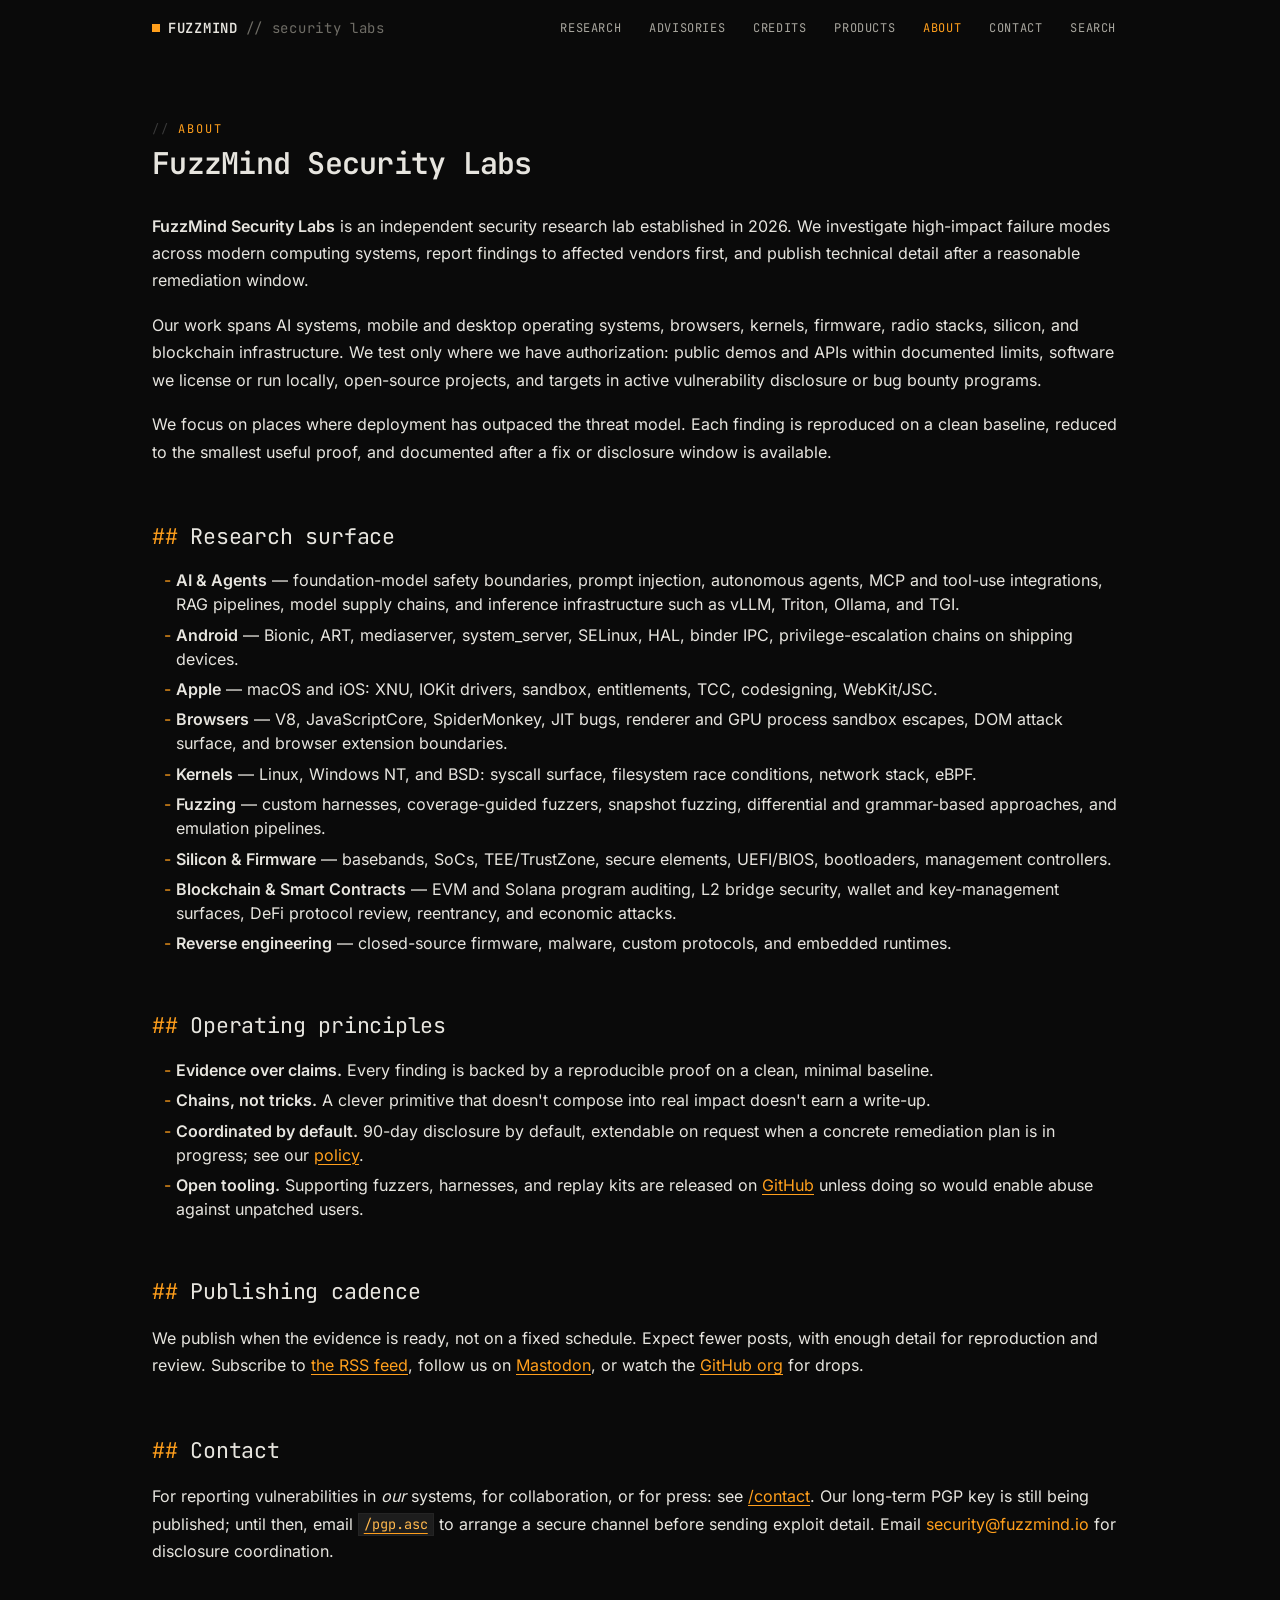
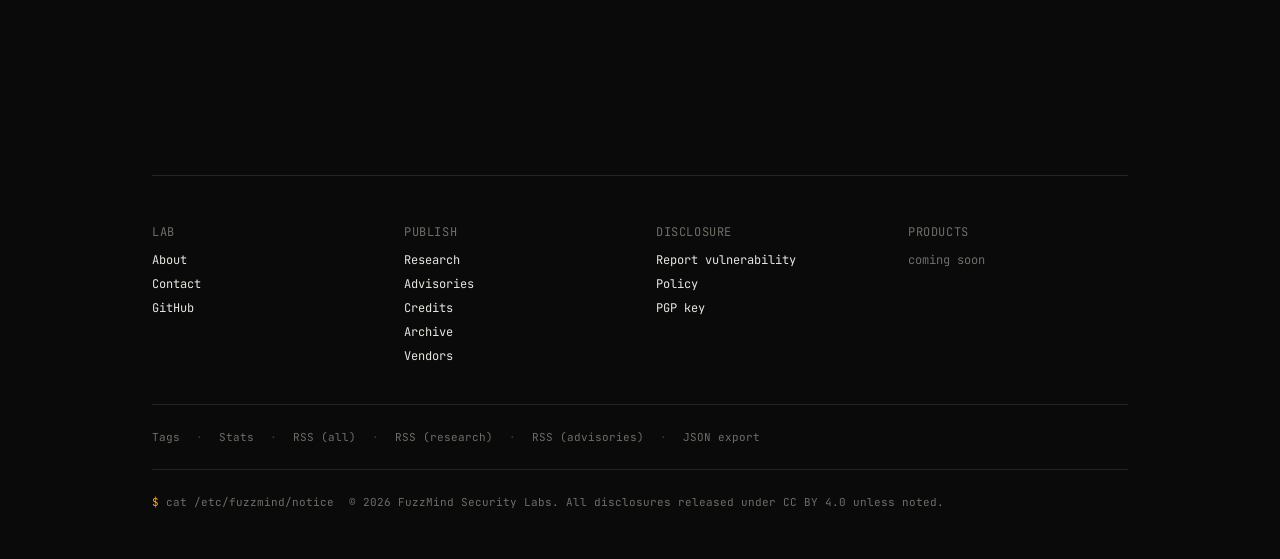
==== about/index.html @ e94fbfd5 "deploy: update site (source commit 95b1acb)" ====
<!DOCTYPE html><html lang="en"> <head><meta charset="utf-8"><meta name="viewport" content="width=device-width, initial-scale=1"><meta name="generator" content="Astro v6.3.1"><title>About // FuzzMind</title><meta name="description" content="About FuzzMind Security Labs, an independent security research lab operating under coordinated disclosure."><link rel="canonical" href="https://fuzzmind.io/about"><meta name="darkreader-lock"><link rel="icon" href="/favicon.svg?v=20260505" type="image/svg+xml"><link rel="icon" href="/favicon.ico?v=20260505" sizes="32x32"><link rel="apple-touch-icon" href="/apple-touch-icon.png?v=20260505" sizes="180x180"><link rel="alternate" type="application/rss+xml" title="FuzzMind Feed" href="/rss.xml"><link rel="sitemap" href="/sitemap-index.xml"><meta property="og:site_name" content="FuzzMind Security Labs"><meta property="og:type" content="website"><meta property="og:url" content="https://fuzzmind.io/about"><meta property="og:title" content="About // FuzzMind"><meta property="og:description" content="About FuzzMind Security Labs, an independent security research lab operating under coordinated disclosure."><meta property="og:image" content="https://fuzzmind.io/og/default.png"><meta property="og:image:width" content="1200"><meta property="og:image:height" content="630"><meta name="twitter:card" content="summary_large_image"><meta name="twitter:title" content="About // FuzzMind"><meta name="twitter:description" content="About FuzzMind Security Labs, an independent security research lab operating under coordinated disclosure."><meta name="twitter:image" content="https://fuzzmind.io/og/default.png"><script type="application/ld+json">[{"@context":"https://schema.org","@type":"Organization","name":"FuzzMind Security Labs","url":"https://fuzzmind.io","logo":"https://fuzzmind.io/favicon.svg","sameAs":["https://github.com/fuzzmind","https://twitter.com/fuzzmindlabs","https://infosec.exchange/@fuzzmind"]}]</script><meta name="theme-color" content="#0a0a0a"><meta name="astro-view-transitions-enabled" content="true"><meta name="astro-view-transitions-fallback" content="animate"><script type="module" src="/_astro/ClientRouter.astro_astro_type_script_index_0_lang.BXlx6Qaq.js"></script><link rel="stylesheet" href="/_astro/Base.C2GXAT0G.css"><script type="module" src="/_astro/page.DZYIYqmg.js"></script></head> <body class="bg-ink text-bone"> <a href="#main" class="sr-only focus:not-sr-only fixed top-2 left-2 z-50 bg-amber text-ink px-3 py-1 mono text-xs"> skip to content </a> <div id="read-progress"></div> <header id="site-header" class="border-b border-ink-300 bg-ink/90 backdrop-blur sticky top-0 z-50 transition-all duration-300 ease-in-out data-[scrolled=false]:bg-transparent data-[scrolled=false]:border-transparent data-[scrolled=false]:backdrop-blur-none"> <div class="mx-auto max-w-5xl px-4 sm:px-6 h-14 flex items-center justify-between gap-2"> <a href="/" data-astro-reload class="group flex items-center gap-2 mono text-sm tracking-wider shrink-0" aria-label="FuzzMind home"> <span class="inline-block size-2 bg-amber group-hover:bg-amber-bright transition-colors group-hover:animate-pulse"></span> <span class="font-semibold group-hover:text-amber transition-colors group-hover:animate-glitch">FUZZMIND</span> <span class="text-bone-muted hidden md:inline group-hover:text-bone-dim transition-colors">// security labs</span> </a>  <nav class="hidden sm:flex items-center gap-0 sm:gap-1"> <a href="/research" data-astro-reload class="mono text-[11px] sm:text-xs uppercase tracking-wider px-2 sm:px-3 py-1.5 hover:text-amber transition-colors text-bone-dim"> Research </a><a href="/advisories" data-astro-reload class="mono text-[11px] sm:text-xs uppercase tracking-wider px-2 sm:px-3 py-1.5 hover:text-amber transition-colors text-bone-dim"> Advisories </a><a href="/credits" data-astro-reload class="mono text-[11px] sm:text-xs uppercase tracking-wider px-2 sm:px-3 py-1.5 hover:text-amber transition-colors text-bone-dim"> Credits </a><a href="/products" data-astro-reload class="mono text-[11px] sm:text-xs uppercase tracking-wider px-2 sm:px-3 py-1.5 hover:text-amber transition-colors text-bone-dim"> Products </a><a href="/about" data-astro-reload class="mono text-[11px] sm:text-xs uppercase tracking-wider px-2 sm:px-3 py-1.5 hover:text-amber transition-colors text-amber" aria-current="page"> About </a><a href="/contact" data-astro-reload class="mono text-[11px] sm:text-xs uppercase tracking-wider px-2 sm:px-3 py-1.5 hover:text-amber transition-colors text-bone-dim"> Contact </a> <a href="/search" data-astro-reload class="mono text-[11px] sm:text-xs uppercase tracking-wider px-2 sm:px-3 py-1.5 hover:text-amber transition-colors text-bone-dim"> Search </a> </nav>  <button id="mobile-menu-toggle" type="button" class="sm:hidden flex items-center justify-center size-9 -mr-1 text-bone-dim hover:text-amber" aria-label="Open menu" aria-expanded="false" aria-controls="mobile-menu" data-menu-open-label="Open menu" data-menu-close-label="Close menu"> <svg class="size-6" viewBox="0 0 24 24" fill="none" stroke="currentColor" stroke-width="1.75" stroke-linecap="square" aria-hidden="true"> <line data-hb="1" x1="4" y1="7" x2="20" y2="7"></line> <line data-hb="2" x1="4" y1="12" x2="20" y2="12"></line> <line data-hb="3" x1="4" y1="17" x2="20" y2="17"></line> </svg> </button> </div>  <div id="mobile-menu" class="sm:hidden absolute w-full left-0 border-t border-ink-300 bg-ink/95 backdrop-blur transition-all duration-300 ease-[cubic-bezier(0.16,1,0.3,1)] opacity-0 -translate-y-2 pointer-events-none shadow-2xl" aria-hidden="true"> <nav class="mx-auto max-w-5xl px-4 py-2 flex flex-col mono text-sm"> <a href="/research" data-astro-reload class="px-2 py-3 uppercase tracking-wider border-b border-ink-300/50 last:border-b-0 hover:text-amber transition-colors text-bone-dim" tabindex="-1"> Research </a><a href="/advisories" data-astro-reload class="px-2 py-3 uppercase tracking-wider border-b border-ink-300/50 last:border-b-0 hover:text-amber transition-colors text-bone-dim" tabindex="-1"> Advisories </a><a href="/credits" data-astro-reload class="px-2 py-3 uppercase tracking-wider border-b border-ink-300/50 last:border-b-0 hover:text-amber transition-colors text-bone-dim" tabindex="-1"> Credits </a><a href="/products" data-astro-reload class="px-2 py-3 uppercase tracking-wider border-b border-ink-300/50 last:border-b-0 hover:text-amber transition-colors text-bone-dim" tabindex="-1"> Products </a><a href="/about" data-astro-reload class="px-2 py-3 uppercase tracking-wider border-b border-ink-300/50 last:border-b-0 hover:text-amber transition-colors text-amber" aria-current="page" tabindex="-1"> About </a><a href="/contact" data-astro-reload class="px-2 py-3 uppercase tracking-wider border-b border-ink-300/50 last:border-b-0 hover:text-amber transition-colors text-bone-dim" tabindex="-1"> Contact </a> <a href="/search" data-astro-reload class="px-2 py-3 uppercase tracking-wider hover:text-amber transition-colors text-bone-dim" tabindex="-1"> Search </a> </nav> </div> </header> <script type="module">function u(){const t=document.getElementById("mobile-menu-toggle"),n=document.getElementById("mobile-menu");if(!t||!n||t.dataset.bound)return;t.dataset.bound="1";const l=Array.from(n.querySelectorAll("a")),i=e=>{n.setAttribute("aria-hidden",String(!e)),l.forEach(a=>{e?a.removeAttribute("tabindex"):a.setAttribute("tabindex","-1")})},c=()=>{n.classList.remove("opacity-0","-translate-y-2","pointer-events-none"),n.classList.add("opacity-100","translate-y-0","pointer-events-auto"),i(!0),t.setAttribute("aria-expanded","true"),t.setAttribute("aria-label",t.dataset.menuCloseLabel||"Close menu");const[e,a,s]=t.querySelectorAll("line");e&&a&&s&&(e.setAttribute("transform","rotate(45 12 12) translate(0 5)"),a.setAttribute("opacity","0"),s.setAttribute("transform","rotate(-45 12 12) translate(0 -5)"))},r=()=>{const e=document.activeElement;e&&n.contains(e)&&t.focus(),n.classList.add("opacity-0","-translate-y-2","pointer-events-none"),n.classList.remove("opacity-100","translate-y-0","pointer-events-auto"),i(!1),t.setAttribute("aria-expanded","false"),t.setAttribute("aria-label",t.dataset.menuOpenLabel||"Open menu");const[a,s,d]=t.querySelectorAll("line");a&&s&&d&&(a.removeAttribute("transform"),s.removeAttribute("opacity"),d.removeAttribute("transform"))};i(!1),t.addEventListener("click",()=>{t.getAttribute("aria-expanded")==="true"?r():c()}),l.forEach(e=>e.addEventListener("click",r)),document.addEventListener("keydown",e=>{e.key==="Escape"&&t.getAttribute("aria-expanded")==="true"&&r()}),document.addEventListener("click",e=>{if(t.getAttribute("aria-expanded")!=="true")return;const a=e.target;a&&(t.contains(a)||n.contains(a)||r())}),window.matchMedia("(min-width: 640px)").addEventListener("change",e=>{e.matches&&r()});const o=document.getElementById("site-header");if(o){const e=()=>{window.scrollY>20?o.dataset.scrolled="true":o.dataset.scrolled="false"};e(),window.addEventListener("scroll",e,{passive:!0})}}document.addEventListener("astro:page-load",u);</script> <main id="main" tabindex="-1">  <section class="mx-auto max-w-5xl px-4 sm:px-6 py-12 sm:py-16"> <div class="flex flex-wrap items-end justify-between gap-x-4 gap-y-2 mb-6 sm:mb-8"> <div> <div class="mono text-xs text-amber uppercase tracking-[0.15em] mb-2"> <span class="text-ink-500">//</span> about </div> <h2 class="mono text-xl sm:text-2xl md:text-3xl font-semibold tracking-tight">FuzzMind Security Labs</h2> </div>  </div> <div class="prose-research"> <p> <strong>FuzzMind Security Labs</strong> is an independent security research lab established in 2026. We investigate high-impact failure modes across modern computing systems, report findings to affected vendors first, and publish technical detail after a reasonable remediation window. </p> <p>Our work spans AI systems, mobile and desktop operating systems, browsers, kernels, firmware, radio stacks, silicon, and blockchain infrastructure. We test only where we have authorization: public demos and APIs within documented limits, software we license or run locally, open-source projects, and targets in active vulnerability disclosure or bug bounty programs.</p> <p>We focus on places where deployment has outpaced the threat model. Each finding is reproduced on a clean baseline, reduced to the smallest useful proof, and documented after a fix or disclosure window is available.</p> <h2>Research surface</h2> <ul> <li> <strong>AI &amp; Agents</strong> — foundation-model safety boundaries, prompt injection, autonomous agents, MCP and tool-use integrations, RAG pipelines, model supply chains, and inference infrastructure such as vLLM, Triton, Ollama, and TGI. </li><li> <strong>Android</strong> — Bionic, ART, mediaserver, system_server, SELinux, HAL, binder IPC, privilege-escalation chains on shipping devices. </li><li> <strong>Apple</strong> — macOS and iOS: XNU, IOKit drivers, sandbox, entitlements, TCC, codesigning, WebKit/JSC. </li><li> <strong>Browsers</strong> — V8, JavaScriptCore, SpiderMonkey, JIT bugs, renderer and GPU process sandbox escapes, DOM attack surface, and browser extension boundaries. </li><li> <strong>Kernels</strong> — Linux, Windows NT, and BSD: syscall surface, filesystem race conditions, network stack, eBPF. </li><li> <strong>Fuzzing</strong> — custom harnesses, coverage-guided fuzzers, snapshot fuzzing, differential and grammar-based approaches, and emulation pipelines. </li><li> <strong>Silicon &amp; Firmware</strong> — basebands, SoCs, TEE/TrustZone, secure elements, UEFI/BIOS, bootloaders, management controllers. </li><li> <strong>Blockchain &amp; Smart Contracts</strong> — EVM and Solana program auditing, L2 bridge security, wallet and key-management surfaces, DeFi protocol review, reentrancy, and economic attacks. </li><li> <strong>Reverse engineering</strong> — closed-source firmware, malware, custom protocols, and embedded runtimes. </li> </ul> <h2>Operating principles</h2> <ul> <li> <strong>Evidence over claims.</strong> Every finding is backed by a reproducible proof on a clean, minimal baseline.   </li><li> <strong>Chains, not tricks.</strong> A clever primitive that doesn&#39;t compose into real impact doesn&#39;t earn a write-up.   </li><li> <strong>Coordinated by default.</strong> 90-day disclosure by default, extendable on request when a concrete remediation plan is in progress; see our  <a href="/contact#policy">policy</a>.  </li><li> <strong>Open tooling.</strong> Supporting fuzzers, harnesses, and replay kits are released on   <a href="https://github.com/fuzzmind" target="_blank" rel="noopener">GitHub</a> unless doing so would enable abuse against unpatched users. </li> </ul> <h2>Publishing cadence</h2> <p> We publish when the evidence is ready, not on a fixed schedule. Expect fewer posts, with enough detail for reproduction and review. Subscribe to  <a href="/rss.xml" target="_blank" rel="noopener">the RSS feed</a>, follow us on  <a href="https://infosec.exchange/@fuzzmind" target="_blank" rel="noopener">Mastodon</a>, or watch the  <a href="https://github.com/fuzzmind" target="_blank" rel="noopener">GitHub org</a> for drops. </p> <h2>Contact</h2> <p> For reporting vulnerabilities in <em>our</em> systems, for collaboration, or for press: see  <a href="/contact">/contact</a>. Our long-term PGP key is still being published; until then, email <a href="/pgp.asc" download="fuzzmind-pgp.asc"><code>/pgp.asc</code></a>  to arrange a secure channel before sending exploit detail. Email <button type="button" class="inline border-0 bg-transparent p-0 font-inherit cursor-pointer text-amber hover:text-amber-bright hover:underline" data-email-link data-email="security@fuzzmind.io" data-default-label="security@fuzzmind.io" data-copied-label="copied" data-copy-failed-label="copy unavailable" aria-label="Copy security@fuzzmind.io" aria-live="polite"> security@fuzzmind.io </button> <script type="module">async function s(t){if(!navigator.clipboard?.writeText)return!1;try{return await navigator.clipboard.writeText(t),!0}catch{return!1}}function l(){document.querySelectorAll("[data-email-link]").forEach(t=>{if(!(t instanceof HTMLButtonElement)||t.dataset.emailBound==="true")return;t.dataset.emailBound="true";let e;const a=t.dataset.defaultLabel||t.textContent?.trim()||"",i=()=>{e!==void 0&&(window.clearTimeout(e),e=void 0)},r=()=>{i(),t.textContent=a,delete t.dataset.copyState};t.addEventListener("click",async n=>{n.preventDefault();const o=t.dataset.email||a,c=await s(o);t.dataset.copyState=c?"copied":"failed",t.textContent=c?t.dataset.copiedLabel||a:t.dataset.copyFailedLabel||a,i(),e=window.setTimeout(r,500)})})}l();document.addEventListener("astro:page-load",l);</script>  for disclosure coordination. </p> </div> </section>  </main> <footer id="site-footer" class="mt-24 sm:mt-32"> <div class="mx-auto max-w-5xl px-4 sm:px-6"> <div class="py-10 sm:py-12 border-t border-ink-300"> <div class="grid grid-cols-2 md:grid-cols-4 gap-8 mono text-xs"> <div> <div class="text-bone-muted uppercase tracking-wider mb-3">Lab</div> <ul class="space-y-2"> <li><a href="/about" class="inline-block hover:text-amber hover:translate-x-1 transition-all">About</a></li> <li><a href="/contact" class="inline-block hover:text-amber hover:translate-x-1 transition-all">Contact</a></li> <li><a href="https://github.com/fuzzmind" target="_blank" rel="noopener" class="inline-block hover:text-amber hover:translate-x-1 transition-all">GitHub</a></li> </ul> </div> <div> <div class="text-bone-muted uppercase tracking-wider mb-3">Publish</div> <ul class="space-y-2"> <li><a href="/research" class="inline-block hover:text-amber hover:translate-x-1 transition-all">Research</a></li> <li><a href="/advisories" class="inline-block hover:text-amber hover:translate-x-1 transition-all">Advisories</a></li> <li><a href="/credits" class="inline-block hover:text-amber hover:translate-x-1 transition-all">Credits</a></li> <li><a href="/archive" class="inline-block hover:text-amber hover:translate-x-1 transition-all">Archive</a></li> <li><a href="/vendors" class="inline-block hover:text-amber hover:translate-x-1 transition-all">Vendors</a></li> </ul> </div> <div> <div class="text-bone-muted uppercase tracking-wider mb-3">Disclosure</div> <ul class="space-y-2"> <li><a href="/security" class="inline-block hover:text-amber hover:translate-x-1 transition-all">Report vulnerability</a></li> <li><a href="/contact#policy" class="inline-block hover:text-amber hover:translate-x-1 transition-all">Policy</a></li> <li><a href="/pgp.asc" download="fuzzmind-pgp.asc" class="inline-block hover:text-amber hover:translate-x-1 transition-all">PGP key</a></li> </ul> </div> <div> <div class="text-bone-muted uppercase tracking-wider mb-3"> <a href="/products" class="inline-block hover:text-amber transition-colors">Products</a> </div> <div class="text-bone-muted">coming soon</div> </div> </div>  <div class="mt-10 pt-6 border-t border-ink-300 mono text-[11px] text-bone-muted flex flex-wrap items-center gap-x-4 gap-y-2"> <a href="/tags" class="hover:text-amber transition-colors">Tags</a> <span class="text-ink-500">·</span> <a href="/stats" class="hover:text-amber transition-colors">Stats</a> <span class="text-ink-500">·</span> <a href="/rss.xml" target="_blank" rel="noopener" class="hover:text-amber transition-colors">RSS (all)</a> <span class="text-ink-500">·</span> <a href="/research.rss.xml" target="_blank" rel="noopener" class="hover:text-amber transition-colors">RSS (research)</a> <span class="text-ink-500">·</span> <a href="/advisories.rss.xml" target="_blank" rel="noopener" class="hover:text-amber transition-colors">RSS (advisories)</a> <span class="text-ink-500">·</span> <a href="/advisories.json" target="_blank" rel="noopener" class="hover:text-amber transition-colors">JSON export</a> </div> <div class="mt-6 pt-6 border-t border-ink-300 mono text-[11px] text-bone-muted"> <span class="text-amber">$</span> cat /etc/fuzzmind/notice <span class="ml-2">© 2026 FuzzMind Security Labs. All disclosures released under CC BY 4.0 unless noted.</span> </div> </div> </div> </footer> <script type="module">function o(){const e=document.getElementById("read-progress");if(!e||e.dataset.bound)return;e.dataset.bound="1";const t=()=>{const n=document.documentElement.scrollHeight-window.innerHeight;if(n<=0){e.style.width="0%";return}const d=Math.min(100,window.scrollY/n*100);e.style.width=d+"%"};t(),window.addEventListener("scroll",t,{passive:!0}),window.addEventListener("resize",t)}document.addEventListener("astro:page-load",o);</script> <script type="module" src="/_astro/Base.astro_astro_type_script_index_1_lang.JzigmqdE.js"></script> <script type="module" src="/_astro/Base.astro_astro_type_script_index_2_lang.CDTCWgGa.js"></script> <script type="module">const o=window;o.__fuzzmindSearchShortcutBound||(o.__fuzzmindSearchShortcutBound=!0,document.addEventListener("keydown",t=>{if(t.key==="/"&&!t.ctrlKey&&!t.metaKey){const e=t.target,n=e.tagName.toLowerCase();if(n==="input"||n==="textarea"||e.isContentEditable)return;t.preventDefault(),window.location.href="/search"}}));</script> <script type="module" src="/_astro/Base.astro_astro_type_script_index_4_lang.CGzw0GMP.js"></script> </body> </html>
---- _astro/Base.C2GXAT0G.css ----
@layer properties{@supports (((-webkit-hyphens:none)) and (not (margin-trim:inline))) or ((-moz-orient:inline) and (not (color:rgb(from red r g b)))){*,:before,:after,::backdrop{--tw-translate-x:0;--tw-translate-y:0;--tw-translate-z:0;--tw-rotate-x:initial;--tw-rotate-y:initial;--tw-rotate-z:initial;--tw-skew-x:initial;--tw-skew-y:initial;--tw-space-y-reverse:0;--tw-divide-y-reverse:0;--tw-border-style:solid;--tw-gradient-position:initial;--tw-gradient-from:#0000;--tw-gradient-via:#0000;--tw-gradient-to:#0000;--tw-gradient-stops:initial;--tw-gradient-via-stops:initial;--tw-gradient-from-position:0%;--tw-gradient-via-position:50%;--tw-gradient-to-position:100%;--tw-leading:initial;--tw-font-weight:initial;--tw-tracking:initial;--tw-ordinal:initial;--tw-slashed-zero:initial;--tw-numeric-figure:initial;--tw-numeric-spacing:initial;--tw-numeric-fraction:initial;--tw-shadow:0 0 #0000;--tw-shadow-color:initial;--tw-shadow-alpha:100%;--tw-inset-shadow:0 0 #0000;--tw-inset-shadow-color:initial;--tw-inset-shadow-alpha:100%;--tw-ring-color:initial;--tw-ring-shadow:0 0 #0000;--tw-inset-ring-color:initial;--tw-inset-ring-shadow:0 0 #0000;--tw-ring-inset:initial;--tw-ring-offset-width:0px;--tw-ring-offset-color:#fff;--tw-ring-offset-shadow:0 0 #0000;--tw-backdrop-blur:initial;--tw-backdrop-brightness:initial;--tw-backdrop-contrast:initial;--tw-backdrop-grayscale:initial;--tw-backdrop-hue-rotate:initial;--tw-backdrop-invert:initial;--tw-backdrop-opacity:initial;--tw-backdrop-saturate:initial;--tw-backdrop-sepia:initial;--tw-duration:initial;--tw-ease:initial}}}@layer theme{:root,:host{--font-sans:"Inter Variable", ui-sans-serif, system-ui, -apple-system, "Segoe UI", Roboto, sans-serif;--font-mono:"JetBrains Mono Variable", ui-monospace, SFMono-Regular, Menlo, Consolas, monospace;--spacing:.25rem;--container-xl:36rem;--container-3xl:48rem;--container-4xl:56rem;--container-5xl:64rem;--text-xs:.75rem;--text-xs--line-height:calc(1 / .75);--text-sm:.875rem;--text-sm--line-height:calc(1.25 / .875);--text-base:1rem;--text-base--line-height: 1.5 ;--text-lg:1.125rem;--text-lg--line-height:calc(1.75 / 1.125);--text-xl:1.25rem;--text-xl--line-height:calc(1.75 / 1.25);--text-2xl:1.5rem;--text-2xl--line-height:calc(2 / 1.5);--text-3xl:1.875rem;--text-3xl--line-height: 1.2 ;--text-4xl:2.25rem;--text-4xl--line-height:calc(2.5 / 2.25);--text-5xl:3rem;--text-5xl--line-height:1;--text-6xl:3.75rem;--text-6xl--line-height:1;--text-7xl:4.5rem;--text-7xl--line-height:1;--text-8xl:6rem;--text-8xl--line-height:1;--font-weight-medium:500;--font-weight-semibold:600;--tracking-tight:-.025em;--tracking-normal:0em;--tracking-wider:.05em;--leading-tight:1.25;--leading-snug:1.375;--leading-relaxed:1.625;--ease-out:cubic-bezier(0, 0, .2, 1);--ease-in-out:cubic-bezier(.4, 0, .2, 1);--animate-pulse:pulse 2s cubic-bezier(.4, 0, .6, 1) infinite;--default-transition-duration:.15s;--default-transition-timing-function:cubic-bezier(.4, 0, .2, 1);--default-font-family:var(--font-sans);--default-mono-font-family:var(--font-mono);--color-ink:#0a0a0a;--color-ink-50:#111;--color-ink-100:#161616;--color-ink-200:#1d1d1d;--color-ink-300:#242424;--color-ink-400:#2c2c2c;--color-ink-500:#3a3a3a;--color-bone:#e7e5df;--color-bone-dim:#a8a69e;--color-bone-muted:#6f6d66;--color-amber:#ff9f1c;--color-amber-dim:#c97b12;--color-amber-bright:#ffb84d;--color-blood:#f36;--color-sev-critical:#f36;--color-sev-high:#ff6b2c;--color-sev-medium:#ff9f1c;--color-sev-low:#c7b356;--color-sev-info:#6f6d66;--animate-glitch:glitch .3s cubic-bezier(.25, .46, .45, .94) both infinite;--animate-fade-in-up:fadeInUp .5s cubic-bezier(.16, 1, .3, 1) forwards}}@layer base{*,:after,:before,::backdrop{box-sizing:border-box;border:0 solid;margin:0;padding:0}::file-selector-button{box-sizing:border-box;border:0 solid;margin:0;padding:0}html,:host{-webkit-text-size-adjust:100%;tab-size:4;line-height:1.5;font-family:var(--default-font-family,ui-sans-serif, system-ui, sans-serif, "Apple Color Emoji", "Segoe UI Emoji", "Segoe UI Symbol", "Noto Color Emoji");font-feature-settings:var(--default-font-feature-settings,normal);font-variation-settings:var(--default-font-variation-settings,normal);-webkit-tap-highlight-color:transparent}hr{height:0;color:inherit;border-top-width:1px}abbr:where([title]){-webkit-text-decoration:underline dotted;text-decoration:underline dotted}h1,h2,h3,h4,h5,h6{font-size:inherit;font-weight:inherit}a{color:inherit;-webkit-text-decoration:inherit;text-decoration:inherit}b,strong{font-weight:bolder}code,kbd,samp,pre{font-family:var(--default-mono-font-family,ui-monospace, SFMono-Regular, Menlo, Monaco, Consolas, "Liberation Mono", "Courier New", monospace);font-feature-settings:var(--default-mono-font-feature-settings,normal);font-variation-settings:var(--default-mono-font-variation-settings,normal);font-size:1em}small{font-size:80%}sub,sup{vertical-align:baseline;font-size:75%;line-height:0;position:relative}sub{bottom:-.25em}sup{top:-.5em}table{text-indent:0;border-color:inherit;border-collapse:collapse}:-moz-focusring{outline:auto}progress{vertical-align:baseline}summary{display:list-item}ol,ul,menu{list-style:none}img,svg,video,canvas,audio,iframe,embed,object{vertical-align:middle;display:block}img,video{max-width:100%;height:auto}button,input,select,optgroup,textarea{font:inherit;font-feature-settings:inherit;font-variation-settings:inherit;letter-spacing:inherit;color:inherit;opacity:1;background-color:#0000;border-radius:0}::file-selector-button{font:inherit;font-feature-settings:inherit;font-variation-settings:inherit;letter-spacing:inherit;color:inherit;opacity:1;background-color:#0000;border-radius:0}:where(select:is([multiple],[size])) optgroup{font-weight:bolder}:where(select:is([multiple],[size])) optgroup option{padding-inline-start:20px}::file-selector-button{margin-inline-end:4px}::placeholder{opacity:1}@supports (not ((-webkit-appearance:-apple-pay-button))) or (contain-intrinsic-size:1px){::placeholder{color:currentColor}@supports (color:color-mix(in lab,red,red)){::placeholder{color:color-mix(in oklab,currentcolor 50%,transparent)}}}textarea{resize:vertical}::-webkit-search-decoration{-webkit-appearance:none}::-webkit-date-and-time-value{min-height:1lh;text-align:inherit}::-webkit-datetime-edit{display:inline-flex}::-webkit-datetime-edit-fields-wrapper{padding:0}::-webkit-datetime-edit{padding-block:0}::-webkit-datetime-edit-year-field{padding-block:0}::-webkit-datetime-edit-month-field{padding-block:0}::-webkit-datetime-edit-day-field{padding-block:0}::-webkit-datetime-edit-hour-field{padding-block:0}::-webkit-datetime-edit-minute-field{padding-block:0}::-webkit-datetime-edit-second-field{padding-block:0}::-webkit-datetime-edit-millisecond-field{padding-block:0}::-webkit-datetime-edit-meridiem-field{padding-block:0}::-webkit-calendar-picker-indicator{line-height:1}:-moz-ui-invalid{box-shadow:none}button,input:where([type=button],[type=reset],[type=submit]){appearance:button}::file-selector-button{appearance:button}::-webkit-inner-spin-button{height:auto}::-webkit-outer-spin-button{height:auto}[hidden]:where(:not([hidden=until-found])){display:none!important}html{color-scheme:dark;background:var(--color-ink);color:var(--color-bone);font-family:var(--font-sans);font-feature-settings:"ss01" on,"cv11" on;-webkit-font-smoothing:antialiased;scroll-padding-top:5rem;overflow-x:clip}body{min-height:100dvh;overflow-x:clip}::selection{background:var(--color-amber);color:var(--color-ink)}:focus-visible{outline:1px solid var(--color-amber);outline-offset:2px}a{color:inherit;text-decoration:none}hr{background:var(--color-ink-400);border:0;height:1px}code{font-family:var(--font-mono);font-size:.9em}::-webkit-scrollbar{width:10px;height:10px}::-webkit-scrollbar-track{background:var(--color-ink)}::-webkit-scrollbar-thumb{background:var(--color-ink-400);border:2px solid var(--color-ink)}::-webkit-scrollbar-thumb:hover{background:var(--color-ink-500)}}@layer components{.mono{font-family:var(--font-mono)}.no-scrollbar::-webkit-scrollbar{display:none}.no-scrollbar{scrollbar-width:none}.rule{--rule-char:"─";color:var(--color-ink-500);white-space:nowrap;-webkit-user-select:none;user-select:none;line-height:1;display:block;overflow:hidden}.tick:before{content:"▸";color:var(--color-amber);margin-right:.5ch}.hover-tick{position:relative}.hover-tick:before{content:"▸";color:var(--color-amber);opacity:0;transition:opacity .12s ease-out;position:absolute;left:-1.25ch}.hover-tick:hover:before,.hover-tick:focus-visible:before{opacity:1}.bracket-tag{font-family:var(--font-mono);letter-spacing:.04em;color:var(--color-bone-dim);text-transform:uppercase;font-size:.75rem}.bracket-tag:before{content:"[";color:var(--color-ink-500)}.bracket-tag:after{content:"]";color:var(--color-ink-500)}#toc-sidebar,#toc-fab{transition:opacity .15s ease-out,transform .15s ease-out}#toc-sidebar.toc-hidden,#toc-fab.toc-hidden{opacity:0;pointer-events:none;transform:translate(.5rem)}.prose-research{--tw-prose-body:var(--color-bone)}.prose-research h2,.prose-research h3,.prose-research h4{font-family:var(--font-mono);letter-spacing:-.01em;color:var(--color-bone);margin-top:2.5em;margin-bottom:.75em}.prose-research h2{font-size:1.35rem}.prose-research h2:before{content:"## ";color:var(--color-amber)}.prose-research h3{font-size:1.1rem}.prose-research h3:before{content:"### ";color:var(--color-amber-dim)}.prose-research p{color:var(--color-bone);margin:1.1em 0;line-height:1.7}.prose-research a{color:var(--color-amber);text-underline-offset:3px;text-decoration:underline;text-decoration-thickness:1px}.prose-research a:hover{color:var(--color-amber-bright)}.prose-research strong{color:var(--color-bone);font-weight:600}.prose-research em{color:var(--color-bone)}.prose-research blockquote{border-left:2px solid var(--color-amber);color:var(--color-bone-dim);margin:1.5em 0;padding:.25em 1em;font-style:normal}.prose-research ul,.prose-research ol{margin:1em 0;padding-left:1.5em}.prose-research ul li{list-style:none;position:relative}.prose-research ul li:before{content:"-";color:var(--color-amber);position:absolute;left:-1.25ch}.prose-research ol{color:var(--color-bone);list-style:decimal}.prose-research li{margin:.4em 0}.prose-research pre{background:var(--color-ink-100);border:1px solid var(--color-ink-300);border-radius:0;margin:1.5em 0;padding:1rem 1.1rem;font-size:.85rem;line-height:1.55;position:relative;overflow-x:auto}.prose-research pre .copy-btn{font-family:var(--font-mono);letter-spacing:.1em;text-transform:uppercase;color:var(--color-bone-muted);background:var(--color-ink-100);border:1px solid var(--color-ink-400);cursor:pointer;opacity:0;padding:.125rem .5rem;font-size:10px;transition:opacity .12s,color .12s,border-color .12s;position:absolute;top:.5rem;right:.5rem}.prose-research pre:hover .copy-btn,.prose-research pre .copy-btn:focus-visible{opacity:1}.prose-research pre .copy-btn:hover{color:var(--color-amber);border-color:var(--color-amber)}.prose-research code{background:var(--color-ink-200);border:1px solid var(--color-ink-300);color:var(--color-amber-bright);padding:.1em .35em;font-size:.85em}.prose-research pre code{color:inherit;background:0 0;border:0;padding:0}.prose-research hr{margin:2.5em 0}.prose-research img{border:1px solid var(--color-ink-300);margin:1.5em 0}.prose-research table{border-collapse:collapse;width:100%;font-family:var(--font-mono);margin:1.5em 0;font-size:.85rem}.prose-research th,.prose-research td{border-bottom:1px solid var(--color-ink-300);text-align:left;padding:.6em .8em}.prose-research th{color:var(--color-bone-dim);text-transform:uppercase;letter-spacing:.03em;font-size:.75rem;font-weight:500}.prose-research pre[data-lang]:before{content:attr(data-lang);font-family:var(--font-mono);letter-spacing:.1em;text-transform:uppercase;color:var(--color-bone-muted);pointer-events:none;font-size:10px;position:absolute;top:.5rem;left:.75rem}.prose-research pre[data-filename]:before{content:attr(data-filename);text-transform:none;letter-spacing:0;color:var(--color-amber);font-size:11px}.prose-research pre[data-lang],.prose-research pre[data-filename]{padding-top:2.1rem}.prose-research pre .copy-btn{top:.35rem}.prose-research :is(h2,h3,h4){scroll-margin-top:5rem}.prose-research .heading-anchor{color:var(--color-ink-500);opacity:0;margin-left:.5ch;font-weight:400;text-decoration:none;transition:opacity .12s ease-out}.prose-research :is(h2,h3,h4):hover .heading-anchor,.prose-research .heading-anchor:focus-visible{opacity:1;color:var(--color-amber)}.prose-research .katex{color:var(--color-bone)}.prose-research .katex-display{margin:1.4em 0;padding:.5em 0;overflow:auto hidden}.prose-research details{border:1px solid var(--color-ink-300);background:var(--color-ink-50);margin:1.5em 0;padding:.75em 1em}.prose-research details[open]{padding-bottom:1em}.prose-research details>summary{cursor:pointer;font-family:var(--font-mono);color:var(--color-amber);-webkit-user-select:none;user-select:none;font-size:.85rem;list-style:none}.prose-research details>summary::-webkit-details-marker{display:none}.prose-research details>summary:before{content:"▸";color:var(--color-amber);margin-right:.5ch;transition:transform .12s ease-out;display:inline-block}.prose-research details[open]>summary:before{transform:rotate(90deg)}.prose-research pre code{min-width:100%;display:inline-block}.prose-research pre code .line{vertical-align:top;width:100%;min-height:1.5em;display:inline-block}.prose-research pre code .diff{margin:0 -1rem;padding:0 1rem;position:relative}.prose-research pre code .diff.add{background:#4ade801a;border-left:2px solid #4ade808c}.prose-research pre code .diff.remove{opacity:.85;background:#ff33661a;border-left:2px solid #ff33668c}.prose-research pre code .diff.add:before{content:"+";color:#4ade80d9;position:absolute;left:.35rem}.prose-research pre code .diff.remove:before{content:"-";color:#ff3366d9;position:absolute;left:.35rem}.prose-research pre code .highlighted{border-left:2px solid var(--color-amber-dim);background:#ff9f1c1a;margin:0 -1rem;padding:0 1rem}.prose-research pre:has(.has-focused) code .line:not(.focused){opacity:.4;transition:opacity .15s}.prose-research pre:has(.has-focused):hover code .line:not(.focused){opacity:1}.prose-research pre code .highlighted.error{border-left:2px solid var(--color-blood);background:#ff33661f}.prose-research pre code .highlighted.warning{border-left:2px solid var(--color-amber);background:#ff9f1c1f}.prose-research pre code .highlighted-word{background:#ff9f1c2e;padding:0 .15em}.prose-research pre[data-language=pseudocode]{background:var(--color-ink);border:1px solid var(--color-ink-300);margin:1.5em 0;padding:1.25rem 1.5rem;overflow-x:auto}.prose-research pre[data-language=pseudocode]:not([data-rendered]){font-family:var(--font-mono);color:var(--color-bone-muted);white-space:pre;font-size:.85rem}.prose-research pre[data-language=pseudocode][data-rendered]{white-space:normal!important}.prose-research .ps-root,.prose-research .ps-root *{color:var(--color-bone)}.prose-research .ps-root p.ps-line{margin:0 0 .6em;line-height:1.3}.prose-research .ps-root .ps-keyword{color:var(--color-amber);font-weight:600}.prose-research .ps-root .ps-funcname{color:var(--color-amber-bright)}.prose-research .ps-root .ps-linenum{color:var(--color-bone-muted)}.prose-research .ps-root .ps-comment{color:var(--color-bone-dim);font-style:italic}.prose-research figure{text-align:center;margin:1.75em 0}.prose-research figure img{cursor:zoom-in;margin:0 auto}.prose-research figure figcaption{font-family:var(--font-mono);color:var(--color-bone-muted);text-align:center;margin-top:.6em;font-size:.75rem}.prose-research .mermaid-container{background:var(--color-ink);border:1px solid var(--color-ink-300);margin:1.5em 0;position:relative}.prose-research .mermaid-container .mermaid-actions{z-index:10;opacity:0;gap:.5rem;transition:opacity .12s ease-out;display:flex;position:absolute;top:.5rem;right:.5rem}.prose-research .mermaid-container:hover .mermaid-actions,.prose-research .mermaid-container:focus-within .mermaid-actions{opacity:1}.prose-research .mermaid-container .mermaid-toggle-btn{font-family:var(--font-mono);letter-spacing:.05em;color:var(--color-bone-muted);background:var(--color-ink-100);border:1px solid var(--color-ink-400);cursor:pointer;padding:.125rem .5rem;font-size:11px;transition:color .12s,border-color .12s,background .12s}.prose-research .mermaid-container .mermaid-toggle-btn:hover{color:var(--color-amber);border-color:var(--color-amber)}.prose-research .mermaid-container .mermaid-toggle-btn.active{color:var(--color-ink);background:var(--color-amber);border-color:var(--color-amber)}.prose-research .mermaid-container .mermaid-copy-btn.copy-btn{opacity:1;position:static}.prose-research .mermaid-container .mermaid{text-align:center;padding:1.25rem 1rem;overflow-x:auto}.prose-research .mermaid-container .mermaid svg{max-width:100%;height:auto;display:inline-block}.prose-research .mermaid-container .mermaid-source{text-align:left;white-space:pre-wrap;word-break:break-all;font-family:var(--font-mono);color:var(--color-bone-dim);background:0 0;border:none;margin:0;padding:1.5rem 1.25rem;font-size:.85rem}.prose-research .mermaid-container .mermaid-source code{color:inherit;background:0 0;border:none;padding:0}.prose-research .callout{border-left:3px solid var(--color-ink-500);background:var(--color-ink-50);margin:1.5em 0;padding:.85em 1em}.prose-research .callout-title{font-family:var(--font-mono);text-transform:uppercase;letter-spacing:.05em;align-items:center;gap:.5ch;margin-bottom:.4em;font-size:.8rem;font-weight:600;display:flex}.prose-research .callout p:first-of-type{margin-top:0}.prose-research .callout p:last-of-type{margin-bottom:0}.prose-research .callout[data-callout=note]{border-left-color:var(--color-amber)}.prose-research .callout[data-callout=note] .callout-title{color:var(--color-amber)}.prose-research .callout[data-callout=tip]{border-left-color:var(--color-sev-low)}.prose-research .callout[data-callout=tip] .callout-title{color:var(--color-sev-low)}.prose-research .callout[data-callout=important]{border-left-color:var(--color-amber-bright)}.prose-research .callout[data-callout=important] .callout-title{color:var(--color-amber-bright)}.prose-research .callout[data-callout=warning]{border-left-color:var(--color-sev-high)}.prose-research .callout[data-callout=warning] .callout-title{color:var(--color-sev-high)}.prose-research .callout[data-callout=caution]{border-left-color:var(--color-blood)}.prose-research .callout[data-callout=caution] .callout-title{color:var(--color-blood)}.medium-zoom-overlay{background:var(--color-ink)!important}.medium-zoom--opened .medium-zoom-overlay{opacity:.92!important}.search-results mark{color:inherit;text-decoration:underline;-webkit-text-decoration-color:var(--color-amber-dim);text-decoration-color:var(--color-amber-dim);text-underline-offset:3px;background:0 0;padding:0;font-weight:600;text-decoration-thickness:1px}#read-progress{background:var(--color-amber);z-index:60;pointer-events:none;width:0;height:2px;transition:width 60ms linear;position:fixed;top:0;left:0}}@layer utilities{.pointer-events-auto{pointer-events:auto}.pointer-events-none{pointer-events:none}.collapse{visibility:collapse}.visible{visibility:visible}.sr-only{clip-path:inset(50%);white-space:nowrap;border-width:0;width:1px;height:1px;margin:-1px;padding:0;position:absolute;overflow:hidden}.absolute{position:absolute}.fixed{position:fixed}.relative{position:relative}.static{position:static}.sticky{position:sticky}.inset-0{inset:calc(var(--spacing) * 0)}.inset-y-0{inset-block:calc(var(--spacing) * 0)}.top-0{top:calc(var(--spacing) * 0)}.top-1\/2{top:50%}.top-2{top:calc(var(--spacing) * 2)}.top-3{top:calc(var(--spacing) * 3)}.top-24{top:calc(var(--spacing) * 24)}.right-3{right:calc(var(--spacing) * 3)}.right-4{right:calc(var(--spacing) * 4)}.right-5{right:calc(var(--spacing) * 5)}.bottom-4{bottom:calc(var(--spacing) * 4)}.bottom-5{bottom:calc(var(--spacing) * 5)}.left-0{left:calc(var(--spacing) * 0)}.left-2{left:calc(var(--spacing) * 2)}.z-20{z-index:20}.z-30{z-index:30}.z-40{z-index:40}.z-50{z-index:50}.col-span-3{grid-column:span 3/span 3}.col-span-6{grid-column:span 6/span 6}.col-span-9{grid-column:span 9/span 9}.container{width:100%}@media(min-width:40rem){.container{max-width:40rem}}@media(min-width:48rem){.container{max-width:48rem}}@media(min-width:64rem){.container{max-width:64rem}}@media(min-width:80rem){.container{max-width:80rem}}@media(min-width:96rem){.container{max-width:96rem}}.mx-1{margin-inline:calc(var(--spacing) * 1)}.mx-auto{margin-inline:auto}.my-4{margin-block:calc(var(--spacing) * 4)}.mt-0\.5{margin-top:calc(var(--spacing) * .5)}.mt-1{margin-top:calc(var(--spacing) * 1)}.mt-1\.5{margin-top:calc(var(--spacing) * 1.5)}.mt-2{margin-top:calc(var(--spacing) * 2)}.mt-3{margin-top:calc(var(--spacing) * 3)}.mt-4{margin-top:calc(var(--spacing) * 4)}.mt-5{margin-top:calc(var(--spacing) * 5)}.mt-6{margin-top:calc(var(--spacing) * 6)}.mt-8{margin-top:calc(var(--spacing) * 8)}.mt-10{margin-top:calc(var(--spacing) * 10)}.mt-12{margin-top:calc(var(--spacing) * 12)}.mt-14{margin-top:calc(var(--spacing) * 14)}.mt-16{margin-top:calc(var(--spacing) * 16)}.mt-24{margin-top:calc(var(--spacing) * 24)}.-mr-1{margin-right:calc(var(--spacing) * -1)}.mb-1{margin-bottom:calc(var(--spacing) * 1)}.mb-2{margin-bottom:calc(var(--spacing) * 2)}.mb-3{margin-bottom:calc(var(--spacing) * 3)}.mb-4{margin-bottom:calc(var(--spacing) * 4)}.mb-5{margin-bottom:calc(var(--spacing) * 5)}.mb-6{margin-bottom:calc(var(--spacing) * 6)}.mb-8{margin-bottom:calc(var(--spacing) * 8)}.mb-10{margin-bottom:calc(var(--spacing) * 10)}.mb-12{margin-bottom:calc(var(--spacing) * 12)}.mb-14{margin-bottom:calc(var(--spacing) * 14)}.ml-1{margin-left:calc(var(--spacing) * 1)}.ml-1\.5{margin-left:calc(var(--spacing) * 1.5)}.ml-2{margin-left:calc(var(--spacing) * 2)}.ml-5{margin-left:calc(var(--spacing) * 5)}.ml-auto{margin-left:auto}.line-clamp-2{-webkit-line-clamp:2;-webkit-box-orient:vertical;display:-webkit-box;overflow:hidden}.line-clamp-3{-webkit-line-clamp:3;-webkit-box-orient:vertical;display:-webkit-box;overflow:hidden}.block{display:block}.contents{display:contents}.flex{display:flex}.grid{display:grid}.hidden{display:none}.inline{display:inline}.inline-block{display:inline-block}.inline-flex{display:inline-flex}.table{display:table}.size-1\.5{width:calc(var(--spacing) * 1.5);height:calc(var(--spacing) * 1.5)}.size-2{width:calc(var(--spacing) * 2);height:calc(var(--spacing) * 2)}.size-2\.5{width:calc(var(--spacing) * 2.5);height:calc(var(--spacing) * 2.5)}.size-3{width:calc(var(--spacing) * 3);height:calc(var(--spacing) * 3)}.size-3\.5{width:calc(var(--spacing) * 3.5);height:calc(var(--spacing) * 3.5)}.size-6{width:calc(var(--spacing) * 6);height:calc(var(--spacing) * 6)}.size-9{width:calc(var(--spacing) * 9);height:calc(var(--spacing) * 9)}.h-1{height:calc(var(--spacing) * 1)}.h-2{height:calc(var(--spacing) * 2)}.h-3{height:calc(var(--spacing) * 3)}.h-14{height:calc(var(--spacing) * 14)}.h-full{height:100%}.h-px{height:1px}.max-h-\[70vh\]{max-height:70vh}.max-h-\[calc\(100vh_-_7rem\)\]{max-height:calc(100vh - 7rem)}.min-h-0{min-height:calc(var(--spacing) * 0)}.w-8{width:calc(var(--spacing) * 8)}.w-16{width:calc(var(--spacing) * 16)}.w-20{width:calc(var(--spacing) * 20)}.w-28{width:calc(var(--spacing) * 28)}.w-36{width:calc(var(--spacing) * 36)}.w-44{width:calc(var(--spacing) * 44)}.w-72{width:calc(var(--spacing) * 72)}.w-full{width:100%}.max-w-3xl{max-width:var(--container-3xl)}.max-w-4xl{max-width:var(--container-4xl)}.max-w-5xl{max-width:var(--container-5xl)}.max-w-\[calc\(100vw_-_2rem\)\]{max-width:calc(100vw - 2rem)}.max-w-xl{max-width:var(--container-xl)}.min-w-0{min-width:calc(var(--spacing) * 0)}.flex-1{flex:1}.shrink-0{flex-shrink:0}.-translate-y-1\/2{--tw-translate-y: -50% ;translate:var(--tw-translate-x) var(--tw-translate-y)}.-translate-y-2{--tw-translate-y:calc(var(--spacing) * -2);translate:var(--tw-translate-x) var(--tw-translate-y)}.translate-y-0{--tw-translate-y:calc(var(--spacing) * 0);translate:var(--tw-translate-x) var(--tw-translate-y)}.rotate-45{rotate:45deg}.transform{transform:var(--tw-rotate-x,) var(--tw-rotate-y,) var(--tw-rotate-z,) var(--tw-skew-x,) var(--tw-skew-y,)}.animate-fade-in-up{animation:var(--animate-fade-in-up)}.animate-pulse{animation:var(--animate-pulse)}.cursor-pointer{cursor:pointer}.resize{resize:both}.scroll-mt-20{scroll-margin-top:calc(var(--spacing) * 20)}.list-inside{list-style-position:inside}.list-decimal{list-style-type:decimal}.grid-cols-1{grid-template-columns:repeat(1,minmax(0,1fr))}.grid-cols-2{grid-template-columns:repeat(2,minmax(0,1fr))}.grid-cols-3{grid-template-columns:repeat(3,minmax(0,1fr))}.grid-cols-12{grid-template-columns:repeat(12,minmax(0,1fr))}.grid-cols-\[auto_auto_minmax\(0\,1fr\)\]{grid-template-columns:auto auto minmax(0,1fr)}.grid-cols-\[auto_auto_minmax\(0\,1fr\)_auto\]{grid-template-columns:auto auto minmax(0,1fr) auto}.grid-cols-\[minmax\(0\,1fr\)_auto_auto_auto\]{grid-template-columns:minmax(0,1fr) auto auto auto}.flex-col{flex-direction:column}.flex-wrap{flex-wrap:wrap}.items-baseline{align-items:baseline}.items-center{align-items:center}.items-end{align-items:flex-end}.items-start{align-items:flex-start}.justify-between{justify-content:space-between}.justify-center{justify-content:center}.gap-0{gap:calc(var(--spacing) * 0)}.gap-1{gap:calc(var(--spacing) * 1)}.gap-1\.5{gap:calc(var(--spacing) * 1.5)}.gap-2{gap:calc(var(--spacing) * 2)}.gap-3{gap:calc(var(--spacing) * 3)}.gap-4{gap:calc(var(--spacing) * 4)}.gap-6{gap:calc(var(--spacing) * 6)}.gap-8{gap:calc(var(--spacing) * 8)}.gap-10{gap:calc(var(--spacing) * 10)}.gap-px{gap:1px}:where(.space-y-1>:not(:last-child)){--tw-space-y-reverse:0;margin-block-start:calc(calc(var(--spacing) * 1) * var(--tw-space-y-reverse));margin-block-end:calc(calc(var(--spacing) * 1) * calc(1 - var(--tw-space-y-reverse)))}:where(.space-y-1\.5>:not(:last-child)){--tw-space-y-reverse:0;margin-block-start:calc(calc(var(--spacing) * 1.5) * var(--tw-space-y-reverse));margin-block-end:calc(calc(var(--spacing) * 1.5) * calc(1 - var(--tw-space-y-reverse)))}:where(.space-y-2>:not(:last-child)){--tw-space-y-reverse:0;margin-block-start:calc(calc(var(--spacing) * 2) * var(--tw-space-y-reverse));margin-block-end:calc(calc(var(--spacing) * 2) * calc(1 - var(--tw-space-y-reverse)))}:where(.space-y-14>:not(:last-child)){--tw-space-y-reverse:0;margin-block-start:calc(calc(var(--spacing) * 14) * var(--tw-space-y-reverse));margin-block-end:calc(calc(var(--spacing) * 14) * calc(1 - var(--tw-space-y-reverse)))}.gap-x-3{column-gap:calc(var(--spacing) * 3)}.gap-x-4{column-gap:calc(var(--spacing) * 4)}.gap-x-6{column-gap:calc(var(--spacing) * 6)}.gap-y-1{row-gap:calc(var(--spacing) * 1)}.gap-y-2{row-gap:calc(var(--spacing) * 2)}.gap-y-3{row-gap:calc(var(--spacing) * 3)}:where(.divide-y>:not(:last-child)){--tw-divide-y-reverse:0;border-bottom-style:var(--tw-border-style);border-top-style:var(--tw-border-style);border-top-width:calc(1px * var(--tw-divide-y-reverse));border-bottom-width:calc(1px * calc(1 - var(--tw-divide-y-reverse)))}:where(.divide-ink-300>:not(:last-child)){border-color:var(--color-ink-300)}.self-start{align-self:flex-start}.justify-self-start{justify-self:flex-start}.truncate{text-overflow:ellipsis;white-space:nowrap;overflow:hidden}.overflow-y-auto{overflow-y:auto}.rounded-full{border-radius:3.40282e38px}.border{border-style:var(--tw-border-style);border-width:1px}.border-0{border-style:var(--tw-border-style);border-width:0}.border-y{border-block-style:var(--tw-border-style);border-block-width:1px}.border-t{border-top-style:var(--tw-border-style);border-top-width:1px}.border-b{border-bottom-style:var(--tw-border-style);border-bottom-width:1px}.border-l{border-left-style:var(--tw-border-style);border-left-width:1px}.border-l-2{border-left-style:var(--tw-border-style);border-left-width:2px}.border-amber{border-color:var(--color-amber)}.border-amber-dim{border-color:var(--color-amber-dim)}.border-amber\/40{border-color:#ff9f1c66}@supports (color:color-mix(in lab,red,red)){.border-amber\/40{border-color:color-mix(in oklab,var(--color-amber) 40%,transparent)}}.border-ink{border-color:var(--color-ink)}.border-ink-300{border-color:var(--color-ink-300)}.border-ink-300\/50{border-color:#24242480}@supports (color:color-mix(in lab,red,red)){.border-ink-300\/50{border-color:color-mix(in oklab,var(--color-ink-300) 50%,transparent)}}.border-ink-400{border-color:var(--color-ink-400)}.border-sev-critical{border-color:var(--color-sev-critical)}.border-sev-high{border-color:var(--color-sev-high)}.border-sev-info{border-color:var(--color-sev-info)}.border-sev-low{border-color:var(--color-sev-low)}.border-sev-medium{border-color:var(--color-sev-medium)}.bg-amber{background-color:var(--color-amber)}.bg-amber\/40{background-color:#ff9f1c66}@supports (color:color-mix(in lab,red,red)){.bg-amber\/40{background-color:color-mix(in oklab,var(--color-amber) 40%,transparent)}}.bg-amber\/70{background-color:#ff9f1cb3}@supports (color:color-mix(in lab,red,red)){.bg-amber\/70{background-color:color-mix(in oklab,var(--color-amber) 70%,transparent)}}.bg-current{background-color:currentColor}.bg-ink{background-color:var(--color-ink)}.bg-ink-50{background-color:var(--color-ink-50)}.bg-ink-100{background-color:var(--color-ink-100)}.bg-ink-300{background-color:var(--color-ink-300)}.bg-ink\/80{background-color:#0a0a0acc}@supports (color:color-mix(in lab,red,red)){.bg-ink\/80{background-color:color-mix(in oklab,var(--color-ink) 80%,transparent)}}.bg-ink\/90{background-color:#0a0a0ae6}@supports (color:color-mix(in lab,red,red)){.bg-ink\/90{background-color:color-mix(in oklab,var(--color-ink) 90%,transparent)}}.bg-ink\/95{background-color:#0a0a0af2}@supports (color:color-mix(in lab,red,red)){.bg-ink\/95{background-color:color-mix(in oklab,var(--color-ink) 95%,transparent)}}.bg-sev-critical{background-color:var(--color-sev-critical)}.bg-sev-high{background-color:var(--color-sev-high)}.bg-sev-info{background-color:var(--color-sev-info)}.bg-sev-low{background-color:var(--color-sev-low)}.bg-sev-medium{background-color:var(--color-sev-medium)}.bg-transparent{background-color:#0000}.bg-gradient-to-b{--tw-gradient-position:to bottom in oklab;background-image:linear-gradient(var(--tw-gradient-stops))}.bg-gradient-to-r{--tw-gradient-position:to right in oklab;background-image:linear-gradient(var(--tw-gradient-stops))}.bg-grid-pattern{background-image:linear-gradient(to right,var(--color-ink-300) 1px,transparent 1px),linear-gradient(to bottom,var(--color-ink-300) 1px,transparent 1px);background-size:32px 32px}.from-ink\/60{--tw-gradient-from:#0a0a0a99}@supports (color:color-mix(in lab,red,red)){.from-ink\/60{--tw-gradient-from:color-mix(in oklab, var(--color-ink) 60%, transparent)}}.from-ink\/60{--tw-gradient-stops:var(--tw-gradient-via-stops,var(--tw-gradient-position), var(--tw-gradient-from) var(--tw-gradient-from-position), var(--tw-gradient-to) var(--tw-gradient-to-position))}.from-transparent{--tw-gradient-from:transparent;--tw-gradient-stops:var(--tw-gradient-via-stops,var(--tw-gradient-position), var(--tw-gradient-from) var(--tw-gradient-from-position), var(--tw-gradient-to) var(--tw-gradient-to-position))}.via-ink\/50{--tw-gradient-via:#0a0a0a80}@supports (color:color-mix(in lab,red,red)){.via-ink\/50{--tw-gradient-via:color-mix(in oklab, var(--color-ink) 50%, transparent)}}.via-ink\/50{--tw-gradient-via-stops:var(--tw-gradient-position), var(--tw-gradient-from) var(--tw-gradient-from-position), var(--tw-gradient-via) var(--tw-gradient-via-position), var(--tw-gradient-to) var(--tw-gradient-to-position);--tw-gradient-stops:var(--tw-gradient-via-stops)}.via-ink\/80{--tw-gradient-via:#0a0a0acc}@supports (color:color-mix(in lab,red,red)){.via-ink\/80{--tw-gradient-via:color-mix(in oklab, var(--color-ink) 80%, transparent)}}.via-ink\/80{--tw-gradient-via-stops:var(--tw-gradient-position), var(--tw-gradient-from) var(--tw-gradient-from-position), var(--tw-gradient-via) var(--tw-gradient-via-position), var(--tw-gradient-to) var(--tw-gradient-to-position);--tw-gradient-stops:var(--tw-gradient-via-stops)}.to-ink{--tw-gradient-to:var(--color-ink);--tw-gradient-stops:var(--tw-gradient-via-stops,var(--tw-gradient-position), var(--tw-gradient-from) var(--tw-gradient-from-position), var(--tw-gradient-to) var(--tw-gradient-to-position))}.bg-\[length\:32px_32px\]{background-size:32px 32px}.p-0{padding:calc(var(--spacing) * 0)}.p-4{padding:calc(var(--spacing) * 4)}.p-5{padding:calc(var(--spacing) * 5)}.p-6{padding:calc(var(--spacing) * 6)}.p-8{padding:calc(var(--spacing) * 8)}.p-10{padding:calc(var(--spacing) * 10)}.px-1\.5{padding-inline:calc(var(--spacing) * 1.5)}.px-2{padding-inline:calc(var(--spacing) * 2)}.px-3{padding-inline:calc(var(--spacing) * 3)}.px-4{padding-inline:calc(var(--spacing) * 4)}.py-0\.5{padding-block:calc(var(--spacing) * .5)}.py-1{padding-block:calc(var(--spacing) * 1)}.py-1\.5{padding-block:calc(var(--spacing) * 1.5)}.py-2{padding-block:calc(var(--spacing) * 2)}.py-2\.5{padding-block:calc(var(--spacing) * 2.5)}.py-3{padding-block:calc(var(--spacing) * 3)}.py-4{padding-block:calc(var(--spacing) * 4)}.py-5{padding-block:calc(var(--spacing) * 5)}.py-6{padding-block:calc(var(--spacing) * 6)}.py-8{padding-block:calc(var(--spacing) * 8)}.py-10{padding-block:calc(var(--spacing) * 10)}.py-12{padding-block:calc(var(--spacing) * 12)}.py-16{padding-block:calc(var(--spacing) * 16)}.py-24{padding-block:calc(var(--spacing) * 24)}.pt-4{padding-top:calc(var(--spacing) * 4)}.pt-6{padding-top:calc(var(--spacing) * 6)}.pt-8{padding-top:calc(var(--spacing) * 8)}.pt-12{padding-top:calc(var(--spacing) * 12)}.pr-6{padding-right:calc(var(--spacing) * 6)}.pb-6{padding-bottom:calc(var(--spacing) * 6)}.pb-8{padding-bottom:calc(var(--spacing) * 8)}.pb-12{padding-bottom:calc(var(--spacing) * 12)}.pl-3{padding-left:calc(var(--spacing) * 3)}.pl-4{padding-left:calc(var(--spacing) * 4)}.pl-6{padding-left:calc(var(--spacing) * 6)}.pl-\[1\.25ch\]{padding-left:1.25ch}.text-center{text-align:center}.text-right{text-align:right}.text-2xl{font-size:var(--text-2xl);line-height:var(--tw-leading,var(--text-2xl--line-height))}.text-3xl{font-size:var(--text-3xl);line-height:var(--tw-leading,var(--text-3xl--line-height))}.text-6xl{font-size:var(--text-6xl);line-height:var(--tw-leading,var(--text-6xl--line-height))}.text-base{font-size:var(--text-base);line-height:var(--tw-leading,var(--text-base--line-height))}.text-lg{font-size:var(--text-lg);line-height:var(--tw-leading,var(--text-lg--line-height))}.text-sm{font-size:var(--text-sm);line-height:var(--tw-leading,var(--text-sm--line-height))}.text-xl{font-size:var(--text-xl);line-height:var(--tw-leading,var(--text-xl--line-height))}.text-xs{font-size:var(--text-xs);line-height:var(--tw-leading,var(--text-xs--line-height))}.text-\[2\.25rem\]{font-size:2.25rem}.text-\[10px\]{font-size:10px}.text-\[11px\]{font-size:11px}.text-\[13px\]{font-size:13px}.leading-\[0\.95\]{--tw-leading:.95;line-height:.95}.leading-relaxed{--tw-leading:var(--leading-relaxed);line-height:var(--leading-relaxed)}.leading-snug{--tw-leading:var(--leading-snug);line-height:var(--leading-snug)}.leading-tight{--tw-leading:var(--leading-tight);line-height:var(--leading-tight)}.font-medium{--tw-font-weight:var(--font-weight-medium);font-weight:var(--font-weight-medium)}.font-semibold{--tw-font-weight:var(--font-weight-semibold);font-weight:var(--font-weight-semibold)}.tracking-\[0\.1em\]{--tw-tracking:.1em;letter-spacing:.1em}.tracking-\[0\.2em\]{--tw-tracking:.2em;letter-spacing:.2em}.tracking-\[0\.15em\]{--tw-tracking:.15em;letter-spacing:.15em}.tracking-normal{--tw-tracking:var(--tracking-normal);letter-spacing:var(--tracking-normal)}.tracking-tight{--tw-tracking:var(--tracking-tight);letter-spacing:var(--tracking-tight)}.tracking-wider{--tw-tracking:var(--tracking-wider);letter-spacing:var(--tracking-wider)}.break-words{overflow-wrap:break-word}.break-all{word-break:break-all}.whitespace-nowrap{white-space:nowrap}.text-amber{color:var(--color-amber)}.text-amber-bright{color:var(--color-amber-bright)}.text-blood{color:var(--color-blood)}.text-bone{color:var(--color-bone)}.text-bone-dim{color:var(--color-bone-dim)}.text-bone-muted{color:var(--color-bone-muted)}.text-ink{color:var(--color-ink)}.text-ink-500{color:var(--color-ink-500)}.text-sev-critical{color:var(--color-sev-critical)}.text-sev-high{color:var(--color-sev-high)}.text-sev-info{color:var(--color-sev-info)}.text-sev-low{color:var(--color-sev-low)}.text-sev-medium{color:var(--color-sev-medium)}.capitalize{text-transform:capitalize}.lowercase{text-transform:lowercase}.normal-case{text-transform:none}.uppercase{text-transform:uppercase}.tabular-nums{--tw-numeric-spacing:tabular-nums;font-variant-numeric:var(--tw-ordinal,) var(--tw-slashed-zero,) var(--tw-numeric-figure,) var(--tw-numeric-spacing,) var(--tw-numeric-fraction,)}.opacity-0{opacity:0}.opacity-100{opacity:1}.shadow-2xl{--tw-shadow:0 25px 50px -12px var(--tw-shadow-color,#00000040);box-shadow:var(--tw-inset-shadow),var(--tw-inset-ring-shadow),var(--tw-ring-offset-shadow),var(--tw-ring-shadow),var(--tw-shadow)}.backdrop-blur{--tw-backdrop-blur:blur(8px);-webkit-backdrop-filter:var(--tw-backdrop-blur,) var(--tw-backdrop-brightness,) var(--tw-backdrop-contrast,) var(--tw-backdrop-grayscale,) var(--tw-backdrop-hue-rotate,) var(--tw-backdrop-invert,) var(--tw-backdrop-opacity,) var(--tw-backdrop-saturate,) var(--tw-backdrop-sepia,);backdrop-filter:var(--tw-backdrop-blur,) var(--tw-backdrop-brightness,) var(--tw-backdrop-contrast,) var(--tw-backdrop-grayscale,) var(--tw-backdrop-hue-rotate,) var(--tw-backdrop-invert,) var(--tw-backdrop-opacity,) var(--tw-backdrop-saturate,) var(--tw-backdrop-sepia,)}.transition{transition-property:color,background-color,border-color,outline-color,text-decoration-color,fill,stroke,--tw-gradient-from,--tw-gradient-via,--tw-gradient-to,opacity,box-shadow,transform,translate,scale,rotate,filter,-webkit-backdrop-filter,backdrop-filter,display,content-visibility,overlay,pointer-events;transition-timing-function:var(--tw-ease,var(--default-transition-timing-function));transition-duration:var(--tw-duration,var(--default-transition-duration))}.transition-all{transition-property:all;transition-timing-function:var(--tw-ease,var(--default-transition-timing-function));transition-duration:var(--tw-duration,var(--default-transition-duration))}.transition-colors{transition-property:color,background-color,border-color,outline-color,text-decoration-color,fill,stroke,--tw-gradient-from,--tw-gradient-via,--tw-gradient-to;transition-timing-function:var(--tw-ease,var(--default-transition-timing-function));transition-duration:var(--tw-duration,var(--default-transition-duration))}.transition-opacity{transition-property:opacity;transition-timing-function:var(--tw-ease,var(--default-transition-timing-function));transition-duration:var(--tw-duration,var(--default-transition-duration))}.transition-transform{transition-property:transform,translate,scale,rotate;transition-timing-function:var(--tw-ease,var(--default-transition-timing-function));transition-duration:var(--tw-duration,var(--default-transition-duration))}.duration-300{--tw-duration:.3s;transition-duration:.3s}.ease-\[cubic-bezier\(0\.16\,1\,0\.3\,1\)\]{--tw-ease:cubic-bezier(.16,1,.3,1);transition-timing-function:cubic-bezier(.16,1,.3,1)}.ease-in-out{--tw-ease:var(--ease-in-out);transition-timing-function:var(--ease-in-out)}.ease-out{--tw-ease:var(--ease-out);transition-timing-function:var(--ease-out)}@media(hover:hover){.group-hover\:translate-x-1:is(:where(.group):hover *){--tw-translate-x:calc(var(--spacing) * 1);translate:var(--tw-translate-x) var(--tw-translate-y)}.group-hover\:animate-glitch:is(:where(.group):hover *){animation:var(--animate-glitch)}.group-hover\:animate-pulse:is(:where(.group):hover *){animation:var(--animate-pulse)}.group-hover\:bg-amber-bright:is(:where(.group):hover *){background-color:var(--color-amber-bright)}.group-hover\:text-amber:is(:where(.group):hover *){color:var(--color-amber)}.group-hover\:text-bone-dim:is(:where(.group):hover *){color:var(--color-bone-dim)}.group-hover\:opacity-100:is(:where(.group):hover *){opacity:1}}.placeholder\:text-bone-muted::placeholder{color:var(--color-bone-muted)}.last\:border-b-0:last-child{border-bottom-style:var(--tw-border-style);border-bottom-width:0}@media(hover:hover){.hover\:z-10:hover{z-index:10}.hover\:translate-x-1:hover{--tw-translate-x:calc(var(--spacing) * 1);translate:var(--tw-translate-x) var(--tw-translate-y)}.hover\:translate-x-2:hover{--tw-translate-x:calc(var(--spacing) * 2);translate:var(--tw-translate-x) var(--tw-translate-y)}.hover\:-translate-y-0\.5:hover{--tw-translate-y:calc(var(--spacing) * -.5);translate:var(--tw-translate-x) var(--tw-translate-y)}.hover\:-translate-y-1:hover{--tw-translate-y:calc(var(--spacing) * -1);translate:var(--tw-translate-x) var(--tw-translate-y)}.hover\:animate-glitch:hover{animation:var(--animate-glitch)}.hover\:border-amber:hover{border-color:var(--color-amber)}.hover\:border-bone:hover{border-color:var(--color-bone)}.hover\:bg-amber:hover{background-color:var(--color-amber)}.hover\:bg-ink-50:hover{background-color:var(--color-ink-50)}.hover\:bg-ink-100:hover{background-color:var(--color-ink-100)}.hover\:bg-ink-200:hover{background-color:var(--color-ink-200)}.hover\:text-amber:hover{color:var(--color-amber)}.hover\:text-amber-bright:hover{color:var(--color-amber-bright)}.hover\:text-bone:hover{color:var(--color-bone)}.hover\:text-ink:hover{color:var(--color-ink)}.hover\:underline:hover{text-decoration-line:underline}.hover\:shadow-\[-4px_0_0_0_var\(--color-amber\)\]:hover{--tw-shadow:-4px 0 0 0 var(--tw-shadow-color,var(--color-amber));box-shadow:var(--tw-inset-shadow),var(--tw-inset-ring-shadow),var(--tw-ring-offset-shadow),var(--tw-ring-shadow),var(--tw-shadow)}.hover\:shadow-\[0_0_15px_rgba\(231\,229\,223\,0\.1\)\]:hover{--tw-shadow:0 0 15px var(--tw-shadow-color,#e7e5df1a);box-shadow:var(--tw-inset-shadow),var(--tw-inset-ring-shadow),var(--tw-ring-offset-shadow),var(--tw-ring-shadow),var(--tw-shadow)}.hover\:shadow-\[0_0_15px_rgba\(255\,159\,28\,0\.4\)\]:hover{--tw-shadow:0 0 15px var(--tw-shadow-color,#ff9f1c66);box-shadow:var(--tw-inset-shadow),var(--tw-inset-ring-shadow),var(--tw-ring-offset-shadow),var(--tw-ring-shadow),var(--tw-shadow)}.hover\:shadow-\[0_4px_20px_rgba\(255\,159\,28\,0\.1\)\]:hover{--tw-shadow:0 4px 20px var(--tw-shadow-color,#ff9f1c1a);box-shadow:var(--tw-inset-shadow),var(--tw-inset-ring-shadow),var(--tw-ring-offset-shadow),var(--tw-ring-shadow),var(--tw-shadow)}}.focus\:not-sr-only:focus{clip-path:none;white-space:normal;width:auto;height:auto;margin:0;padding:0;position:static;overflow:visible}.focus\:border-amber:focus{border-color:var(--color-amber)}.focus\:outline-none:focus{--tw-outline-style:none;outline-style:none}.data-\[scrolled\=false\]\:border-transparent[data-scrolled=false]{border-color:#0000}.data-\[scrolled\=false\]\:bg-transparent[data-scrolled=false]{background-color:#0000}.data-\[scrolled\=false\]\:backdrop-blur-none[data-scrolled=false]{--tw-backdrop-blur: ;-webkit-backdrop-filter:var(--tw-backdrop-blur,) var(--tw-backdrop-brightness,) var(--tw-backdrop-contrast,) var(--tw-backdrop-grayscale,) var(--tw-backdrop-hue-rotate,) var(--tw-backdrop-invert,) var(--tw-backdrop-opacity,) var(--tw-backdrop-saturate,) var(--tw-backdrop-sepia,);backdrop-filter:var(--tw-backdrop-blur,) var(--tw-backdrop-brightness,) var(--tw-backdrop-contrast,) var(--tw-backdrop-grayscale,) var(--tw-backdrop-hue-rotate,) var(--tw-backdrop-invert,) var(--tw-backdrop-opacity,) var(--tw-backdrop-saturate,) var(--tw-backdrop-sepia,)}@media(min-width:40rem){.sm\:mt-8{margin-top:calc(var(--spacing) * 8)}.sm\:mt-32{margin-top:calc(var(--spacing) * 32)}.sm\:mb-6{margin-bottom:calc(var(--spacing) * 6)}.sm\:mb-8{margin-bottom:calc(var(--spacing) * 8)}.sm\:flex{display:flex}.sm\:hidden{display:none}.sm\:grid-cols-3{grid-template-columns:repeat(3,minmax(0,1fr))}.sm\:grid-cols-4{grid-template-columns:repeat(4,minmax(0,1fr))}.sm\:gap-1{gap:calc(var(--spacing) * 1)}.sm\:gap-6{gap:calc(var(--spacing) * 6)}.sm\:px-3{padding-inline:calc(var(--spacing) * 3)}.sm\:px-6{padding-inline:calc(var(--spacing) * 6)}.sm\:py-12{padding-block:calc(var(--spacing) * 12)}.sm\:py-16{padding-block:calc(var(--spacing) * 16)}.sm\:py-20{padding-block:calc(var(--spacing) * 20)}.sm\:py-32{padding-block:calc(var(--spacing) * 32)}.sm\:pt-16{padding-top:calc(var(--spacing) * 16)}.sm\:pb-16{padding-bottom:calc(var(--spacing) * 16)}.sm\:text-2xl{font-size:var(--text-2xl);line-height:var(--tw-leading,var(--text-2xl--line-height))}.sm\:text-5xl{font-size:var(--text-5xl);line-height:var(--tw-leading,var(--text-5xl--line-height))}.sm\:text-lg{font-size:var(--text-lg);line-height:var(--tw-leading,var(--text-lg--line-height))}.sm\:text-xs{font-size:var(--text-xs);line-height:var(--tw-leading,var(--text-xs--line-height))}}@media(min-width:48rem){.md\:col-span-2{grid-column:span 2/span 2}.md\:col-span-8{grid-column:span 8/span 8}.md\:col-span-10{grid-column:span 10/span 10}.md\:block{display:block}.md\:inline{display:inline}.md\:grid-cols-2{grid-template-columns:repeat(2,minmax(0,1fr))}.md\:grid-cols-3{grid-template-columns:repeat(3,minmax(0,1fr))}.md\:grid-cols-4{grid-template-columns:repeat(4,minmax(0,1fr))}.md\:grid-cols-6{grid-template-columns:repeat(6,minmax(0,1fr))}.md\:grid-cols-\[11rem_minmax\(0\,1fr\)_auto\]{grid-template-columns:11rem minmax(0,1fr) auto}.md\:grid-cols-\[minmax\(0\,1fr\)_auto\]{grid-template-columns:minmax(0,1fr) auto}.md\:gap-10{gap:calc(var(--spacing) * 10)}.md\:justify-self-end{justify-self:flex-end}.md\:text-right{text-align:right}.md\:text-3xl{font-size:var(--text-3xl);line-height:var(--tw-leading,var(--text-3xl--line-height))}.md\:text-4xl{font-size:var(--text-4xl);line-height:var(--tw-leading,var(--text-4xl--line-height))}.md\:text-6xl{font-size:var(--text-6xl);line-height:var(--tw-leading,var(--text-6xl--line-height))}.md\:text-8xl{font-size:var(--text-8xl);line-height:var(--tw-leading,var(--text-8xl--line-height))}.md\:text-lg{font-size:var(--text-lg);line-height:var(--tw-leading,var(--text-lg--line-height))}.md\:text-xl{font-size:var(--text-xl);line-height:var(--tw-leading,var(--text-xl--line-height))}}@media(min-width:64rem){.lg\:col-span-5{grid-column:span 5/span 5}.lg\:col-span-7{grid-column:span 7/span 7}.lg\:grid-cols-2{grid-template-columns:repeat(2,minmax(0,1fr))}.lg\:grid-cols-12{grid-template-columns:repeat(12,minmax(0,1fr))}.lg\:gap-10{gap:calc(var(--spacing) * 10)}.lg\:pt-20{padding-top:calc(var(--spacing) * 20)}.lg\:text-7xl{font-size:var(--text-7xl);line-height:var(--tw-leading,var(--text-7xl--line-height))}}@media(min-width:80rem){.xl\:flex{display:flex}.xl\:hidden{display:none}}@media(min-width:96rem){.\32xl\:max-w-5xl{max-width:var(--container-5xl)}}}@font-face{font-family:Inter Variable;font-style:normal;font-display:swap;font-weight:100 900;src:url(/_astro/inter-cyrillic-ext-wght-normal.BOeWTOD4.woff2)format("woff2-variations");unicode-range:U+460-52F,U+1C80-1C8A,U+20B4,U+2DE0-2DFF,U+A640-A69F,U+FE2E-FE2F}@font-face{font-family:Inter Variable;font-style:normal;font-display:swap;font-weight:100 900;src:url(/_astro/inter-cyrillic-wght-normal.DqGufNeO.woff2)format("woff2-variations");unicode-range:U+301,U+400-45F,U+490-491,U+4B0-4B1,U+2116}@font-face{font-family:Inter Variable;font-style:normal;font-display:swap;font-weight:100 900;src:url(/_astro/inter-greek-ext-wght-normal.DlzME5K_.woff2)format("woff2-variations");unicode-range:U+1F??}@font-face{font-family:Inter Variable;font-style:normal;font-display:swap;font-weight:100 900;src:url(/_astro/inter-greek-wght-normal.CkhJZR-_.woff2)format("woff2-variations");unicode-range:U+370-377,U+37A-37F,U+384-38A,U+38C,U+38E-3A1,U+3A3-3FF}@font-face{font-family:Inter Variable;font-style:normal;font-display:swap;font-weight:100 900;src:url(/_astro/inter-vietnamese-wght-normal.CBcvBZtf.woff2)format("woff2-variations");unicode-range:U+102-103,U+110-111,U+128-129,U+168-169,U+1A0-1A1,U+1AF-1B0,U+300-301,U+303-304,U+308-309,U+323,U+329,U+1EA0-1EF9,U+20AB}@font-face{font-family:Inter Variable;font-style:normal;font-display:swap;font-weight:100 900;src:url(/_astro/inter-latin-ext-wght-normal.DO1Apj_S.woff2)format("woff2-variations");unicode-range:U+100-2BA,U+2BD-2C5,U+2C7-2CC,U+2CE-2D7,U+2DD-2FF,U+304,U+308,U+329,U+1D00-1DBF,U+1E00-1E9F,U+1EF2-1EFF,U+2020,U+20A0-20AB,U+20AD-20C0,U+2113,U+2C60-2C7F,U+A720-A7FF}@font-face{font-family:Inter Variable;font-style:normal;font-display:swap;font-weight:100 900;src:url(/_astro/inter-latin-wght-normal.Dx4kXJAl.woff2)format("woff2-variations");unicode-range:U+??,U+131,U+152-153,U+2BB-2BC,U+2C6,U+2DA,U+2DC,U+304,U+308,U+329,U+2000-206F,U+20AC,U+2122,U+2191,U+2193,U+2212,U+2215,U+FEFF,U+FFFD}@font-face{font-family:JetBrains Mono Variable;font-style:normal;font-display:swap;font-weight:100 800;src:url([data-uri])format("woff2-variations");unicode-range:U+460-52F,U+1C80-1C8A,U+20B4,U+2DE0-2DFF,U+A640-A69F,U+FE2E-FE2F}@font-face{font-family:JetBrains Mono Variable;font-style:normal;font-display:swap;font-weight:100 800;src:url(/_astro/jetbrains-mono-cyrillic-wght-normal.D73BlboJ.woff2)format("woff2-variations");unicode-range:U+301,U+400-45F,U+490-491,U+4B0-4B1,U+2116}@font-face{font-family:JetBrains Mono Variable;font-style:normal;font-display:swap;font-weight:100 800;src:url(/_astro/jetbrains-mono-greek-wght-normal.Bw9x6K1M.woff2)format("woff2-variations");unicode-range:U+370-377,U+37A-37F,U+384-38A,U+38C,U+38E-3A1,U+3A3-3FF}@font-face{font-family:JetBrains Mono Variable;font-style:normal;font-display:swap;font-weight:100 800;src:url(/_astro/jetbrains-mono-vietnamese-wght-normal.Bt-aOZkq.woff2)format("woff2-variations");unicode-range:U+102-103,U+110-111,U+128-129,U+168-169,U+1A0-1A1,U+1AF-1B0,U+300-301,U+303-304,U+308-309,U+323,U+329,U+1EA0-1EF9,U+20AB}@font-face{font-family:JetBrains Mono Variable;font-style:normal;font-display:swap;font-weight:100 800;src:url(/_astro/jetbrains-mono-latin-ext-wght-normal.DBQx-q_a.woff2)format("woff2-variations");unicode-range:U+100-2BA,U+2BD-2C5,U+2C7-2CC,U+2CE-2D7,U+2DD-2FF,U+304,U+308,U+329,U+1D00-1DBF,U+1E00-1E9F,U+1EF2-1EFF,U+2020,U+20A0-20AB,U+20AD-20C0,U+2113,U+2C60-2C7F,U+A720-A7FF}@font-face{font-family:JetBrains Mono Variable;font-style:normal;font-display:swap;font-weight:100 800;src:url(/_astro/jetbrains-mono-latin-wght-normal.B9CIFXIH.woff2)format("woff2-variations");unicode-range:U+??,U+131,U+152-153,U+2BB-2BC,U+2C6,U+2DA,U+2DC,U+304,U+308,U+329,U+2000-206F,U+20AC,U+2122,U+2191,U+2193,U+2212,U+2215,U+FEFF,U+FFFD}@font-face{font-display:block;font-family:KaTeX_AMS;font-style:normal;font-weight:400;src:url(/_astro/KaTeX_AMS-Regular.BQhdFMY1.woff2)format("woff2"),url(/_astro/KaTeX_AMS-Regular.DMm9YOAa.woff)format("woff"),url(/_astro/KaTeX_AMS-Regular.DRggAlZN.ttf)format("truetype")}@font-face{font-display:block;font-family:KaTeX_Caligraphic;font-style:normal;font-weight:700;src:url(/_astro/KaTeX_Caligraphic-Bold.Dq_IR9rO.woff2)format("woff2"),url(/_astro/KaTeX_Caligraphic-Bold.BEiXGLvX.woff)format("woff"),url(/_astro/KaTeX_Caligraphic-Bold.ATXxdsX0.ttf)format("truetype")}@font-face{font-display:block;font-family:KaTeX_Caligraphic;font-style:normal;font-weight:400;src:url(/_astro/KaTeX_Caligraphic-Regular.Di6jR-x-.woff2)format("woff2"),url(/_astro/KaTeX_Caligraphic-Regular.CTRA-rTL.woff)format("woff"),url(/_astro/KaTeX_Caligraphic-Regular.wX97UBjC.ttf)format("truetype")}@font-face{font-display:block;font-family:KaTeX_Fraktur;font-style:normal;font-weight:700;src:url(/_astro/KaTeX_Fraktur-Bold.CL6g_b3V.woff2)format("woff2"),url(/_astro/KaTeX_Fraktur-Bold.BsDP51OF.woff)format("woff"),url(/_astro/KaTeX_Fraktur-Bold.BdnERNNW.ttf)format("truetype")}@font-face{font-display:block;font-family:KaTeX_Fraktur;font-style:normal;font-weight:400;src:url(/_astro/KaTeX_Fraktur-Regular.CTYiF6lA.woff2)format("woff2"),url(/_astro/KaTeX_Fraktur-Regular.Dxdc4cR9.woff)format("woff"),url(/_astro/KaTeX_Fraktur-Regular.CB_wures.ttf)format("truetype")}@font-face{font-display:block;font-family:KaTeX_Main;font-style:normal;font-weight:700;src:url(/_astro/KaTeX_Main-Bold.Cx986IdX.woff2)format("woff2"),url(/_astro/KaTeX_Main-Bold.Jm3AIy58.woff)format("woff"),url(/_astro/KaTeX_Main-Bold.waoOVXN0.ttf)format("truetype")}@font-face{font-display:block;font-family:KaTeX_Main;font-style:italic;font-weight:700;src:url(/_astro/KaTeX_Main-BoldItalic.DxDJ3AOS.woff2)format("woff2"),url(/_astro/KaTeX_Main-BoldItalic.SpSLRI95.woff)format("woff"),url(/_astro/KaTeX_Main-BoldItalic.DzxPMmG6.ttf)format("truetype")}@font-face{font-display:block;font-family:KaTeX_Main;font-style:italic;font-weight:400;src:url(/_astro/KaTeX_Main-Italic.NWA7e6Wa.woff2)format("woff2"),url(/_astro/KaTeX_Main-Italic.BMLOBm91.woff)format("woff"),url(/_astro/KaTeX_Main-Italic.3WenGoN9.ttf)format("truetype")}@font-face{font-display:block;font-family:KaTeX_Main;font-style:normal;font-weight:400;src:url(/_astro/KaTeX_Main-Regular.B22Nviop.woff2)format("woff2"),url(/_astro/KaTeX_Main-Regular.Dr94JaBh.woff)format("woff"),url(/_astro/KaTeX_Main-Regular.ypZvNtVU.ttf)format("truetype")}@font-face{font-display:block;font-family:KaTeX_Math;font-style:italic;font-weight:700;src:url(/_astro/KaTeX_Math-BoldItalic.CZnvNsCZ.woff2)format("woff2"),url(/_astro/KaTeX_Math-BoldItalic.iY-2wyZ7.woff)format("woff"),url(/_astro/KaTeX_Math-BoldItalic.B3XSjfu4.ttf)format("truetype")}@font-face{font-display:block;font-family:KaTeX_Math;font-style:italic;font-weight:400;src:url(/_astro/KaTeX_Math-Italic.t53AETM-.woff2)format("woff2"),url(/_astro/KaTeX_Math-Italic.DA0__PXp.woff)format("woff"),url(/_astro/KaTeX_Math-Italic.flOr_0UB.ttf)format("truetype")}@font-face{font-display:block;font-family:KaTeX_SansSerif;font-style:normal;font-weight:700;src:url(/_astro/KaTeX_SansSerif-Bold.D1sUS0GD.woff2)format("woff2"),url(/_astro/KaTeX_SansSerif-Bold.DbIhKOiC.woff)format("woff"),url(/_astro/KaTeX_SansSerif-Bold.CFMepnvq.ttf)format("truetype")}@font-face{font-display:block;font-family:KaTeX_SansSerif;font-style:italic;font-weight:400;src:url(/_astro/KaTeX_SansSerif-Italic.C3H0VqGB.woff2)format("woff2"),url(/_astro/KaTeX_SansSerif-Italic.DN2j7dab.woff)format("woff"),url(/_astro/KaTeX_SansSerif-Italic.YYjJ1zSn.ttf)format("truetype")}@font-face{font-display:block;font-family:KaTeX_SansSerif;font-style:normal;font-weight:400;src:url(/_astro/KaTeX_SansSerif-Regular.DDBCnlJ7.woff2)format("woff2"),url(/_astro/KaTeX_SansSerif-Regular.CS6fqUqJ.woff)format("woff"),url(/_astro/KaTeX_SansSerif-Regular.BNo7hRIc.ttf)format("truetype")}@font-face{font-display:block;font-family:KaTeX_Script;font-style:normal;font-weight:400;src:url(/_astro/KaTeX_Script-Regular.D3wIWfF6.woff2)format("woff2"),url(/_astro/KaTeX_Script-Regular.D5yQViql.woff)format("woff"),url(/_astro/KaTeX_Script-Regular.C5JkGWo-.ttf)format("truetype")}@font-face{font-display:block;font-family:KaTeX_Size1;font-style:normal;font-weight:400;src:url(/_astro/KaTeX_Size1-Regular.mCD8mA8B.woff2)format("woff2"),url(/_astro/KaTeX_Size1-Regular.C195tn64.woff)format("woff"),url(/_astro/KaTeX_Size1-Regular.Dbsnue_I.ttf)format("truetype")}@font-face{font-display:block;font-family:KaTeX_Size2;font-style:normal;font-weight:400;src:url(/_astro/KaTeX_Size2-Regular.Dy4dx90m.woff2)format("woff2"),url(/_astro/KaTeX_Size2-Regular.oD1tc_U0.woff)format("woff"),url(/_astro/KaTeX_Size2-Regular.B7gKUWhC.ttf)format("truetype")}@font-face{font-display:block;font-family:KaTeX_Size3;font-style:normal;font-weight:400;src:url([data-uri])format("woff2"),url(/_astro/KaTeX_Size3-Regular.CTq5MqoE.woff)format("woff"),url(/_astro/KaTeX_Size3-Regular.DgpXs0kz.ttf)format("truetype")}@font-face{font-display:block;font-family:KaTeX_Size4;font-style:normal;font-weight:400;src:url(/_astro/KaTeX_Size4-Regular.Dl5lxZxV.woff2)format("woff2"),url(/_astro/KaTeX_Size4-Regular.BF-4gkZK.woff)format("woff"),url(/_astro/KaTeX_Size4-Regular.DWFBv043.ttf)format("truetype")}@font-face{font-display:block;font-family:KaTeX_Typewriter;font-style:normal;font-weight:400;src:url(/_astro/KaTeX_Typewriter-Regular.CO6r4hn1.woff2)format("woff2"),url(/_astro/KaTeX_Typewriter-Regular.C0xS9mPB.woff)format("woff"),url(/_astro/KaTeX_Typewriter-Regular.D3Ib7_Hf.ttf)format("truetype")}.katex{text-indent:0;text-rendering:auto;font:1.21em/1.2 KaTeX_Main,Times New Roman,serif;position:relative}.katex *{border-color:currentColor;-ms-high-contrast-adjust:none!important}.katex .katex-version:after{content:"0.16.45"}.katex .katex-mathml{clip:rect(1px,1px,1px,1px);border:0;width:1px;height:1px;padding:0;position:absolute;overflow:hidden}.katex .katex-html>.newline{display:block}.katex .base{white-space:nowrap;width:min-content;position:relative}.katex .base,.katex .strut{display:inline-block}.katex .textbf{font-weight:700}.katex .textit{font-style:italic}.katex .textrm{font-family:KaTeX_Main}.katex .textsf{font-family:KaTeX_SansSerif}.katex .texttt{font-family:KaTeX_Typewriter}.katex .mathnormal{font-family:KaTeX_Math;font-style:italic}.katex .mathit{font-family:KaTeX_Main;font-style:italic}.katex .mathrm{font-style:normal}.katex .mathbf{font-family:KaTeX_Main;font-weight:700}.katex .boldsymbol{font-family:KaTeX_Math;font-style:italic;font-weight:700}.katex .amsrm,.katex .mathbb,.katex .textbb{font-family:KaTeX_AMS}.katex .mathcal{font-family:KaTeX_Caligraphic}.katex .mathfrak,.katex .textfrak{font-family:KaTeX_Fraktur}.katex .mathboldfrak,.katex .textboldfrak{font-family:KaTeX_Fraktur;font-weight:700}.katex .mathtt{font-family:KaTeX_Typewriter}.katex .mathscr,.katex .textscr{font-family:KaTeX_Script}.katex .mathsf,.katex .textsf{font-family:KaTeX_SansSerif}.katex .mathboldsf,.katex .textboldsf{font-family:KaTeX_SansSerif;font-weight:700}.katex .mathitsf,.katex .mathsfit,.katex .textitsf{font-family:KaTeX_SansSerif;font-style:italic}.katex .mainrm{font-family:KaTeX_Main;font-style:normal}.katex .vlist-t{border-collapse:collapse;table-layout:fixed;display:inline-table}.katex .vlist-r{display:table-row}.katex .vlist{vertical-align:bottom;display:table-cell;position:relative}.katex .vlist>span{height:0;display:block;position:relative}.katex .vlist>span>span{display:inline-block}.katex .vlist>span>.pstrut{width:0;overflow:hidden}.katex .vlist-t2{margin-right:-2px}.katex .vlist-s{vertical-align:bottom;width:2px;min-width:2px;font-size:1px;display:table-cell}.katex .vbox{flex-direction:column;align-items:baseline;display:inline-flex}.katex .hbox{width:100%}.katex .hbox,.katex .thinbox{flex-direction:row;display:inline-flex}.katex .thinbox{width:0;max-width:0}.katex .msupsub{text-align:left}.katex .mfrac>span>span{text-align:center}.katex .mfrac .frac-line{border-bottom-style:solid;width:100%;display:inline-block}.katex .hdashline,.katex .hline,.katex .mfrac .frac-line,.katex .overline .overline-line,.katex .rule,.katex .underline .underline-line{min-height:1px}.katex .mspace{display:inline-block}.katex .smash{line-height:0;display:inline}.katex .clap,.katex .llap,.katex .rlap{width:0;position:relative}.katex .clap>.inner,.katex .llap>.inner,.katex .rlap>.inner{position:absolute}.katex .clap>.fix,.katex .llap>.fix,.katex .rlap>.fix{display:inline-block}.katex .llap>.inner{right:0}.katex .clap>.inner,.katex .rlap>.inner{left:0}.katex .clap>.inner>span{margin-left:-50%;margin-right:50%}.katex .rule{border:0 solid;display:inline-block;position:relative}.katex .hline,.katex .overline .overline-line,.katex .underline .underline-line{border-bottom-style:solid;width:100%;display:inline-block}.katex .hdashline{border-bottom-style:dashed;width:100%;display:inline-block}.katex .sqrt>.root{margin-left:.277778em;margin-right:-.555556em}.katex .fontsize-ensurer.reset-size1.size1,.katex .sizing.reset-size1.size1{font-size:1em}.katex .fontsize-ensurer.reset-size1.size2,.katex .sizing.reset-size1.size2{font-size:1.2em}.katex .fontsize-ensurer.reset-size1.size3,.katex .sizing.reset-size1.size3{font-size:1.4em}.katex .fontsize-ensurer.reset-size1.size4,.katex .sizing.reset-size1.size4{font-size:1.6em}.katex .fontsize-ensurer.reset-size1.size5,.katex .sizing.reset-size1.size5{font-size:1.8em}.katex .fontsize-ensurer.reset-size1.size6,.katex .sizing.reset-size1.size6{font-size:2em}.katex .fontsize-ensurer.reset-size1.size7,.katex .sizing.reset-size1.size7{font-size:2.4em}.katex .fontsize-ensurer.reset-size1.size8,.katex .sizing.reset-size1.size8{font-size:2.88em}.katex .fontsize-ensurer.reset-size1.size9,.katex .sizing.reset-size1.size9{font-size:3.456em}.katex .fontsize-ensurer.reset-size1.size10,.katex .sizing.reset-size1.size10{font-size:4.148em}.katex .fontsize-ensurer.reset-size1.size11,.katex .sizing.reset-size1.size11{font-size:4.976em}.katex .fontsize-ensurer.reset-size2.size1,.katex .sizing.reset-size2.size1{font-size:.833333em}.katex .fontsize-ensurer.reset-size2.size2,.katex .sizing.reset-size2.size2{font-size:1em}.katex .fontsize-ensurer.reset-size2.size3,.katex .sizing.reset-size2.size3{font-size:1.16667em}.katex .fontsize-ensurer.reset-size2.size4,.katex .sizing.reset-size2.size4{font-size:1.33333em}.katex .fontsize-ensurer.reset-size2.size5,.katex .sizing.reset-size2.size5{font-size:1.5em}.katex .fontsize-ensurer.reset-size2.size6,.katex .sizing.reset-size2.size6{font-size:1.66667em}.katex .fontsize-ensurer.reset-size2.size7,.katex .sizing.reset-size2.size7{font-size:2em}.katex .fontsize-ensurer.reset-size2.size8,.katex .sizing.reset-size2.size8{font-size:2.4em}.katex .fontsize-ensurer.reset-size2.size9,.katex .sizing.reset-size2.size9{font-size:2.88em}.katex .fontsize-ensurer.reset-size2.size10,.katex .sizing.reset-size2.size10{font-size:3.45667em}.katex .fontsize-ensurer.reset-size2.size11,.katex .sizing.reset-size2.size11{font-size:4.14667em}.katex .fontsize-ensurer.reset-size3.size1,.katex .sizing.reset-size3.size1{font-size:.714286em}.katex .fontsize-ensurer.reset-size3.size2,.katex .sizing.reset-size3.size2{font-size:.857143em}.katex .fontsize-ensurer.reset-size3.size3,.katex .sizing.reset-size3.size3{font-size:1em}.katex .fontsize-ensurer.reset-size3.size4,.katex .sizing.reset-size3.size4{font-size:1.14286em}.katex .fontsize-ensurer.reset-size3.size5,.katex .sizing.reset-size3.size5{font-size:1.28571em}.katex .fontsize-ensurer.reset-size3.size6,.katex .sizing.reset-size3.size6{font-size:1.42857em}.katex .fontsize-ensurer.reset-size3.size7,.katex .sizing.reset-size3.size7{font-size:1.71429em}.katex .fontsize-ensurer.reset-size3.size8,.katex .sizing.reset-size3.size8{font-size:2.05714em}.katex .fontsize-ensurer.reset-size3.size9,.katex .sizing.reset-size3.size9{font-size:2.46857em}.katex .fontsize-ensurer.reset-size3.size10,.katex .sizing.reset-size3.size10{font-size:2.96286em}.katex .fontsize-ensurer.reset-size3.size11,.katex .sizing.reset-size3.size11{font-size:3.55429em}.katex .fontsize-ensurer.reset-size4.size1,.katex .sizing.reset-size4.size1{font-size:.625em}.katex .fontsize-ensurer.reset-size4.size2,.katex .sizing.reset-size4.size2{font-size:.75em}.katex .fontsize-ensurer.reset-size4.size3,.katex .sizing.reset-size4.size3{font-size:.875em}.katex .fontsize-ensurer.reset-size4.size4,.katex .sizing.reset-size4.size4{font-size:1em}.katex .fontsize-ensurer.reset-size4.size5,.katex .sizing.reset-size4.size5{font-size:1.125em}.katex .fontsize-ensurer.reset-size4.size6,.katex .sizing.reset-size4.size6{font-size:1.25em}.katex .fontsize-ensurer.reset-size4.size7,.katex .sizing.reset-size4.size7{font-size:1.5em}.katex .fontsize-ensurer.reset-size4.size8,.katex .sizing.reset-size4.size8{font-size:1.8em}.katex .fontsize-ensurer.reset-size4.size9,.katex .sizing.reset-size4.size9{font-size:2.16em}.katex .fontsize-ensurer.reset-size4.size10,.katex .sizing.reset-size4.size10{font-size:2.5925em}.katex .fontsize-ensurer.reset-size4.size11,.katex .sizing.reset-size4.size11{font-size:3.11em}.katex .fontsize-ensurer.reset-size5.size1,.katex .sizing.reset-size5.size1{font-size:.555556em}.katex .fontsize-ensurer.reset-size5.size2,.katex .sizing.reset-size5.size2{font-size:.666667em}.katex .fontsize-ensurer.reset-size5.size3,.katex .sizing.reset-size5.size3{font-size:.777778em}.katex .fontsize-ensurer.reset-size5.size4,.katex .sizing.reset-size5.size4{font-size:.888889em}.katex .fontsize-ensurer.reset-size5.size5,.katex .sizing.reset-size5.size5{font-size:1em}.katex .fontsize-ensurer.reset-size5.size6,.katex .sizing.reset-size5.size6{font-size:1.11111em}.katex .fontsize-ensurer.reset-size5.size7,.katex .sizing.reset-size5.size7{font-size:1.33333em}.katex .fontsize-ensurer.reset-size5.size8,.katex .sizing.reset-size5.size8{font-size:1.6em}.katex .fontsize-ensurer.reset-size5.size9,.katex .sizing.reset-size5.size9{font-size:1.92em}.katex .fontsize-ensurer.reset-size5.size10,.katex .sizing.reset-size5.size10{font-size:2.30444em}.katex .fontsize-ensurer.reset-size5.size11,.katex .sizing.reset-size5.size11{font-size:2.76444em}.katex .fontsize-ensurer.reset-size6.size1,.katex .sizing.reset-size6.size1{font-size:.5em}.katex .fontsize-ensurer.reset-size6.size2,.katex .sizing.reset-size6.size2{font-size:.6em}.katex .fontsize-ensurer.reset-size6.size3,.katex .sizing.reset-size6.size3{font-size:.7em}.katex .fontsize-ensurer.reset-size6.size4,.katex .sizing.reset-size6.size4{font-size:.8em}.katex .fontsize-ensurer.reset-size6.size5,.katex .sizing.reset-size6.size5{font-size:.9em}.katex .fontsize-ensurer.reset-size6.size6,.katex .sizing.reset-size6.size6{font-size:1em}.katex .fontsize-ensurer.reset-size6.size7,.katex .sizing.reset-size6.size7{font-size:1.2em}.katex .fontsize-ensurer.reset-size6.size8,.katex .sizing.reset-size6.size8{font-size:1.44em}.katex .fontsize-ensurer.reset-size6.size9,.katex .sizing.reset-size6.size9{font-size:1.728em}.katex .fontsize-ensurer.reset-size6.size10,.katex .sizing.reset-size6.size10{font-size:2.074em}.katex .fontsize-ensurer.reset-size6.size11,.katex .sizing.reset-size6.size11{font-size:2.488em}.katex .fontsize-ensurer.reset-size7.size1,.katex .sizing.reset-size7.size1{font-size:.416667em}.katex .fontsize-ensurer.reset-size7.size2,.katex .sizing.reset-size7.size2{font-size:.5em}.katex .fontsize-ensurer.reset-size7.size3,.katex .sizing.reset-size7.size3{font-size:.583333em}.katex .fontsize-ensurer.reset-size7.size4,.katex .sizing.reset-size7.size4{font-size:.666667em}.katex .fontsize-ensurer.reset-size7.size5,.katex .sizing.reset-size7.size5{font-size:.75em}.katex .fontsize-ensurer.reset-size7.size6,.katex .sizing.reset-size7.size6{font-size:.833333em}.katex .fontsize-ensurer.reset-size7.size7,.katex .sizing.reset-size7.size7{font-size:1em}.katex .fontsize-ensurer.reset-size7.size8,.katex .sizing.reset-size7.size8{font-size:1.2em}.katex .fontsize-ensurer.reset-size7.size9,.katex .sizing.reset-size7.size9{font-size:1.44em}.katex .fontsize-ensurer.reset-size7.size10,.katex .sizing.reset-size7.size10{font-size:1.72833em}.katex .fontsize-ensurer.reset-size7.size11,.katex .sizing.reset-size7.size11{font-size:2.07333em}.katex .fontsize-ensurer.reset-size8.size1,.katex .sizing.reset-size8.size1{font-size:.347222em}.katex .fontsize-ensurer.reset-size8.size2,.katex .sizing.reset-size8.size2{font-size:.416667em}.katex .fontsize-ensurer.reset-size8.size3,.katex .sizing.reset-size8.size3{font-size:.486111em}.katex .fontsize-ensurer.reset-size8.size4,.katex .sizing.reset-size8.size4{font-size:.555556em}.katex .fontsize-ensurer.reset-size8.size5,.katex .sizing.reset-size8.size5{font-size:.625em}.katex .fontsize-ensurer.reset-size8.size6,.katex .sizing.reset-size8.size6{font-size:.694444em}.katex .fontsize-ensurer.reset-size8.size7,.katex .sizing.reset-size8.size7{font-size:.833333em}.katex .fontsize-ensurer.reset-size8.size8,.katex .sizing.reset-size8.size8{font-size:1em}.katex .fontsize-ensurer.reset-size8.size9,.katex .sizing.reset-size8.size9{font-size:1.2em}.katex .fontsize-ensurer.reset-size8.size10,.katex .sizing.reset-size8.size10{font-size:1.44028em}.katex .fontsize-ensurer.reset-size8.size11,.katex .sizing.reset-size8.size11{font-size:1.72778em}.katex .fontsize-ensurer.reset-size9.size1,.katex .sizing.reset-size9.size1{font-size:.289352em}.katex .fontsize-ensurer.reset-size9.size2,.katex .sizing.reset-size9.size2{font-size:.347222em}.katex .fontsize-ensurer.reset-size9.size3,.katex .sizing.reset-size9.size3{font-size:.405093em}.katex .fontsize-ensurer.reset-size9.size4,.katex .sizing.reset-size9.size4{font-size:.462963em}.katex .fontsize-ensurer.reset-size9.size5,.katex .sizing.reset-size9.size5{font-size:.520833em}.katex .fontsize-ensurer.reset-size9.size6,.katex .sizing.reset-size9.size6{font-size:.578704em}.katex .fontsize-ensurer.reset-size9.size7,.katex .sizing.reset-size9.size7{font-size:.694444em}.katex .fontsize-ensurer.reset-size9.size8,.katex .sizing.reset-size9.size8{font-size:.833333em}.katex .fontsize-ensurer.reset-size9.size9,.katex .sizing.reset-size9.size9{font-size:1em}.katex .fontsize-ensurer.reset-size9.size10,.katex .sizing.reset-size9.size10{font-size:1.20023em}.katex .fontsize-ensurer.reset-size9.size11,.katex .sizing.reset-size9.size11{font-size:1.43981em}.katex .fontsize-ensurer.reset-size10.size1,.katex .sizing.reset-size10.size1{font-size:.24108em}.katex .fontsize-ensurer.reset-size10.size2,.katex .sizing.reset-size10.size2{font-size:.289296em}.katex .fontsize-ensurer.reset-size10.size3,.katex .sizing.reset-size10.size3{font-size:.337512em}.katex .fontsize-ensurer.reset-size10.size4,.katex .sizing.reset-size10.size4{font-size:.385728em}.katex .fontsize-ensurer.reset-size10.size5,.katex .sizing.reset-size10.size5{font-size:.433944em}.katex .fontsize-ensurer.reset-size10.size6,.katex .sizing.reset-size10.size6{font-size:.48216em}.katex .fontsize-ensurer.reset-size10.size7,.katex .sizing.reset-size10.size7{font-size:.578592em}.katex .fontsize-ensurer.reset-size10.size8,.katex .sizing.reset-size10.size8{font-size:.694311em}.katex .fontsize-ensurer.reset-size10.size9,.katex .sizing.reset-size10.size9{font-size:.833173em}.katex .fontsize-ensurer.reset-size10.size10,.katex .sizing.reset-size10.size10{font-size:1em}.katex .fontsize-ensurer.reset-size10.size11,.katex .sizing.reset-size10.size11{font-size:1.19961em}.katex .fontsize-ensurer.reset-size11.size1,.katex .sizing.reset-size11.size1{font-size:.200965em}.katex .fontsize-ensurer.reset-size11.size2,.katex .sizing.reset-size11.size2{font-size:.241158em}.katex .fontsize-ensurer.reset-size11.size3,.katex .sizing.reset-size11.size3{font-size:.281351em}.katex .fontsize-ensurer.reset-size11.size4,.katex .sizing.reset-size11.size4{font-size:.321543em}.katex .fontsize-ensurer.reset-size11.size5,.katex .sizing.reset-size11.size5{font-size:.361736em}.katex .fontsize-ensurer.reset-size11.size6,.katex .sizing.reset-size11.size6{font-size:.401929em}.katex .fontsize-ensurer.reset-size11.size7,.katex .sizing.reset-size11.size7{font-size:.482315em}.katex .fontsize-ensurer.reset-size11.size8,.katex .sizing.reset-size11.size8{font-size:.578778em}.katex .fontsize-ensurer.reset-size11.size9,.katex .sizing.reset-size11.size9{font-size:.694534em}.katex .fontsize-ensurer.reset-size11.size10,.katex .sizing.reset-size11.size10{font-size:.833601em}.katex .fontsize-ensurer.reset-size11.size11,.katex .sizing.reset-size11.size11{font-size:1em}.katex .delimsizing.size1{font-family:KaTeX_Size1}.katex .delimsizing.size2{font-family:KaTeX_Size2}.katex .delimsizing.size3{font-family:KaTeX_Size3}.katex .delimsizing.size4{font-family:KaTeX_Size4}.katex .delimsizing.mult .delim-size1>span{font-family:KaTeX_Size1}.katex .delimsizing.mult .delim-size4>span{font-family:KaTeX_Size4}.katex .nulldelimiter{width:.12em;display:inline-block}.katex .delimcenter,.katex .op-symbol{position:relative}.katex .op-symbol.small-op{font-family:KaTeX_Size1}.katex .op-symbol.large-op{font-family:KaTeX_Size2}.katex .accent>.vlist-t,.katex .op-limits>.vlist-t{text-align:center}.katex .accent .accent-body{position:relative}.katex .accent .accent-body:not(.accent-full){width:0}.katex .overlay{display:block}.katex .mtable .vertical-separator{min-width:1px;display:inline-block}.katex .mtable .arraycolsep{display:inline-block}.katex .mtable .col-align-c>.vlist-t{text-align:center}.katex .mtable .col-align-l>.vlist-t{text-align:left}.katex .mtable .col-align-r>.vlist-t{text-align:right}.katex .svg-align{text-align:left}.katex svg{fill:currentColor;stroke:currentColor;height:inherit;width:100%;display:block;position:absolute}.katex svg path{stroke:none}.katex svg{fill-rule:nonzero;fill-opacity:1;stroke-width:1px;stroke-linecap:butt;stroke-linejoin:miter;stroke-miterlimit:4;stroke-dasharray:none;stroke-dashoffset:0;stroke-opacity:1}.katex img{border-style:none;min-width:0;max-width:none;min-height:0;max-height:none}.katex .stretchy{width:100%;display:block;position:relative;overflow:hidden}.katex .stretchy:after,.katex .stretchy:before{content:""}.katex .hide-tail{width:100%;position:relative;overflow:hidden}.katex .halfarrow-left{width:50.2%;position:absolute;left:0;overflow:hidden}.katex .halfarrow-right{width:50.2%;position:absolute;right:0;overflow:hidden}.katex .brace-left{width:25.1%;position:absolute;left:0;overflow:hidden}.katex .brace-center{width:50%;position:absolute;left:25%;overflow:hidden}.katex .brace-right{width:25.1%;position:absolute;right:0;overflow:hidden}.katex .x-arrow-pad{padding:0 .5em}.katex .cd-arrow-pad{padding:0 .55556em 0 .27778em}.katex .mover,.katex .munder,.katex .x-arrow{text-align:center}.katex .boxpad{padding:0 .3em}.katex .fbox,.katex .fcolorbox{box-sizing:border-box;border:.04em solid}.katex .cancel-pad{padding:0 .2em}.katex .cancel-lap{margin-left:-.2em;margin-right:-.2em}.katex .sout{border-bottom-style:solid;border-bottom-width:.08em}.katex .angl{box-sizing:border-box;border-top:.049em solid;border-right:.049em solid;margin-right:.03889em}.katex .anglpad{padding:0 .03889em}.katex .eqn-num:before{content:"(" counter(katexEqnNo) ")";counter-increment:katexEqnNo}.katex .mml-eqn-num:before{content:"(" counter(mmlEqnNo) ")";counter-increment:mmlEqnNo}.katex .mtr-glue{width:50%}.katex .cd-vert-arrow{display:inline-block;position:relative}.katex .cd-label-left{text-align:left;display:inline-block;position:absolute;right:calc(50% + .3em)}.katex .cd-label-right{text-align:right;display:inline-block;position:absolute;left:calc(50% + .3em)}.katex-display{text-align:center;margin:1em 0;display:block}.katex-display>.katex{text-align:center;white-space:nowrap;display:block}.katex-display>.katex>.katex-html{display:block;position:relative}.katex-display>.katex>.katex-html>.tag{position:absolute;right:0}.katex-display.leqno>.katex>.katex-html>.tag{left:0;right:auto}.katex-display.fleqn>.katex{text-align:left;padding-left:2em}body{counter-reset:katexEqnNo mmlEqnNo}.ps-root{font-family:KaTeX_Main,Times New Roman,Times,serif;font-size:1em;font-weight:100;-webkit-font-smoothing:antialiased!important}.ps-root .ps-algorithm{border-top:3px solid var(--color-ink-300);border-bottom:2px solid var(--color-ink-300);margin:.8em 0}.ps-root .ps-algorithm.with-caption>.ps-line:first-child{border-bottom:2px solid var(--color-ink-300);margin-bottom:.5em;padding-bottom:.5em}.ps-root .katex{text-indent:0;font-size:1em}.ps-root .MathJax,.ps-root .MathJax_CHTML{text-indent:0;font-size:1em!important}.ps-root .ps-line{margin:0 0 .6em;padding:0;line-height:1.2}.ps-root .ps-funcname{font-variant:small-caps;text-transform:none;font-family:KaTeX_Main,Times New Roman,Times,serif;font-style:normal;font-weight:400}.ps-root .ps-keyword{font-variant:normal;text-transform:none;color:var(--color-amber);font-family:KaTeX_Main,Times New Roman,Times,serif;font-style:normal;font-weight:700}.ps-root .ps-comment{font-variant:normal;text-transform:none;color:var(--color-bone-dim);font-family:KaTeX_Main,Times New Roman,Times,serif;font-style:normal;font-weight:400}.ps-root .ps-linenum{text-align:right;width:1.6em;color:var(--color-bone-muted);padding-right:.3em;font-size:.8em;line-height:1em;display:inline-block;position:relative}.ps-root .ps-algorithmic.with-linenum .ps-line.ps-code{text-indent:-1.6em;padding-left:1.6em}.ps-root .ps-algorithmic.with-linenum .ps-line.ps-code>span{text-indent:0}.ps-root .ps-algorithmic.with-scopelines div.ps-block{border-left-style:solid;border-left-width:.1em;border-left-color:var(--color-ink-300);margin-bottom:.6em;padding-left:1em}.ps-root .ps-algorithmic.with-scopelines>div.ps-block{border-left:none}@keyframes glitch{0%{transform:translate(0)}20%{transform:translate(-2px,1px)}40%{transform:translate(-1px,-1px)}60%{transform:translate(2px,1px)}80%{transform:translate(1px,-1px)}to{transform:translate(0)}}@keyframes scanline{0%{transform:translateY(-100%)}to{transform:translateY(100vh)}}@keyframes fadeInUp{0%{opacity:0;transform:translateY(10px)}to{opacity:1;transform:translateY(0)}}@media print{#site-header,#site-footer,#toc-sidebar,#toc-fab,#toc-drawer,#read-progress,.copy-btn,.heading-anchor{display:none!important}body{color:#000!important;background:#fff!important}.prose-research,.prose-research *{color:#000!important}.prose-research a{text-decoration:underline;color:#000!important}.prose-research pre,.prose-research code{color:#000!important;background:#f5f5f5!important;border-color:#ccc!important}}@property --tw-translate-x{syntax:"*";inherits:false;initial-value:0}@property --tw-translate-y{syntax:"*";inherits:false;initial-value:0}@property --tw-translate-z{syntax:"*";inherits:false;initial-value:0}@property --tw-rotate-x{syntax:"*";inherits:false}@property --tw-rotate-y{syntax:"*";inherits:false}@property --tw-rotate-z{syntax:"*";inherits:false}@property --tw-skew-x{syntax:"*";inherits:false}@property --tw-skew-y{syntax:"*";inherits:false}@property --tw-space-y-reverse{syntax:"*";inherits:false;initial-value:0}@property --tw-divide-y-reverse{syntax:"*";inherits:false;initial-value:0}@property --tw-border-style{syntax:"*";inherits:false;initial-value:solid}@property --tw-gradient-position{syntax:"*";inherits:false}@property --tw-gradient-from{syntax:"<color>";inherits:false;initial-value:#0000}@property --tw-gradient-via{syntax:"<color>";inherits:false;initial-value:#0000}@property --tw-gradient-to{syntax:"<color>";inherits:false;initial-value:#0000}@property --tw-gradient-stops{syntax:"*";inherits:false}@property --tw-gradient-via-stops{syntax:"*";inherits:false}@property --tw-gradient-from-position{syntax:"<length-percentage>";inherits:false;initial-value:0%}@property --tw-gradient-via-position{syntax:"<length-percentage>";inherits:false;initial-value:50%}@property --tw-gradient-to-position{syntax:"<length-percentage>";inherits:false;initial-value:100%}@property --tw-leading{syntax:"*";inherits:false}@property --tw-font-weight{syntax:"*";inherits:false}@property --tw-tracking{syntax:"*";inherits:false}@property --tw-ordinal{syntax:"*";inherits:false}@property --tw-slashed-zero{syntax:"*";inherits:false}@property --tw-numeric-figure{syntax:"*";inherits:false}@property --tw-numeric-spacing{syntax:"*";inherits:false}@property --tw-numeric-fraction{syntax:"*";inherits:false}@property --tw-shadow{syntax:"*";inherits:false;initial-value:0 0 #0000}@property --tw-shadow-color{syntax:"*";inherits:false}@property --tw-shadow-alpha{syntax:"<percentage>";inherits:false;initial-value:100%}@property --tw-inset-shadow{syntax:"*";inherits:false;initial-value:0 0 #0000}@property --tw-inset-shadow-color{syntax:"*";inherits:false}@property --tw-inset-shadow-alpha{syntax:"<percentage>";inherits:false;initial-value:100%}@property --tw-ring-color{syntax:"*";inherits:false}@property --tw-ring-shadow{syntax:"*";inherits:false;initial-value:0 0 #0000}@property --tw-inset-ring-color{syntax:"*";inherits:false}@property --tw-inset-ring-shadow{syntax:"*";inherits:false;initial-value:0 0 #0000}@property --tw-ring-inset{syntax:"*";inherits:false}@property --tw-ring-offset-width{syntax:"<length>";inherits:false;initial-value:0}@property --tw-ring-offset-color{syntax:"*";inherits:false;initial-value:#fff}@property --tw-ring-offset-shadow{syntax:"*";inherits:false;initial-value:0 0 #0000}@property --tw-backdrop-blur{syntax:"*";inherits:false}@property --tw-backdrop-brightness{syntax:"*";inherits:false}@property --tw-backdrop-contrast{syntax:"*";inherits:false}@property --tw-backdrop-grayscale{syntax:"*";inherits:false}@property --tw-backdrop-hue-rotate{syntax:"*";inherits:false}@property --tw-backdrop-invert{syntax:"*";inherits:false}@property --tw-backdrop-opacity{syntax:"*";inherits:false}@property --tw-backdrop-saturate{syntax:"*";inherits:false}@property --tw-backdrop-sepia{syntax:"*";inherits:false}@property --tw-duration{syntax:"*";inherits:false}@property --tw-ease{syntax:"*";inherits:false}@keyframes pulse{50%{opacity:.5}}.astro-route-announcer{position:absolute;left:0;top:0;clip:rect(0 0 0 0);clip-path:inset(50%);overflow:hidden;white-space:nowrap;width:1px;height:1px}
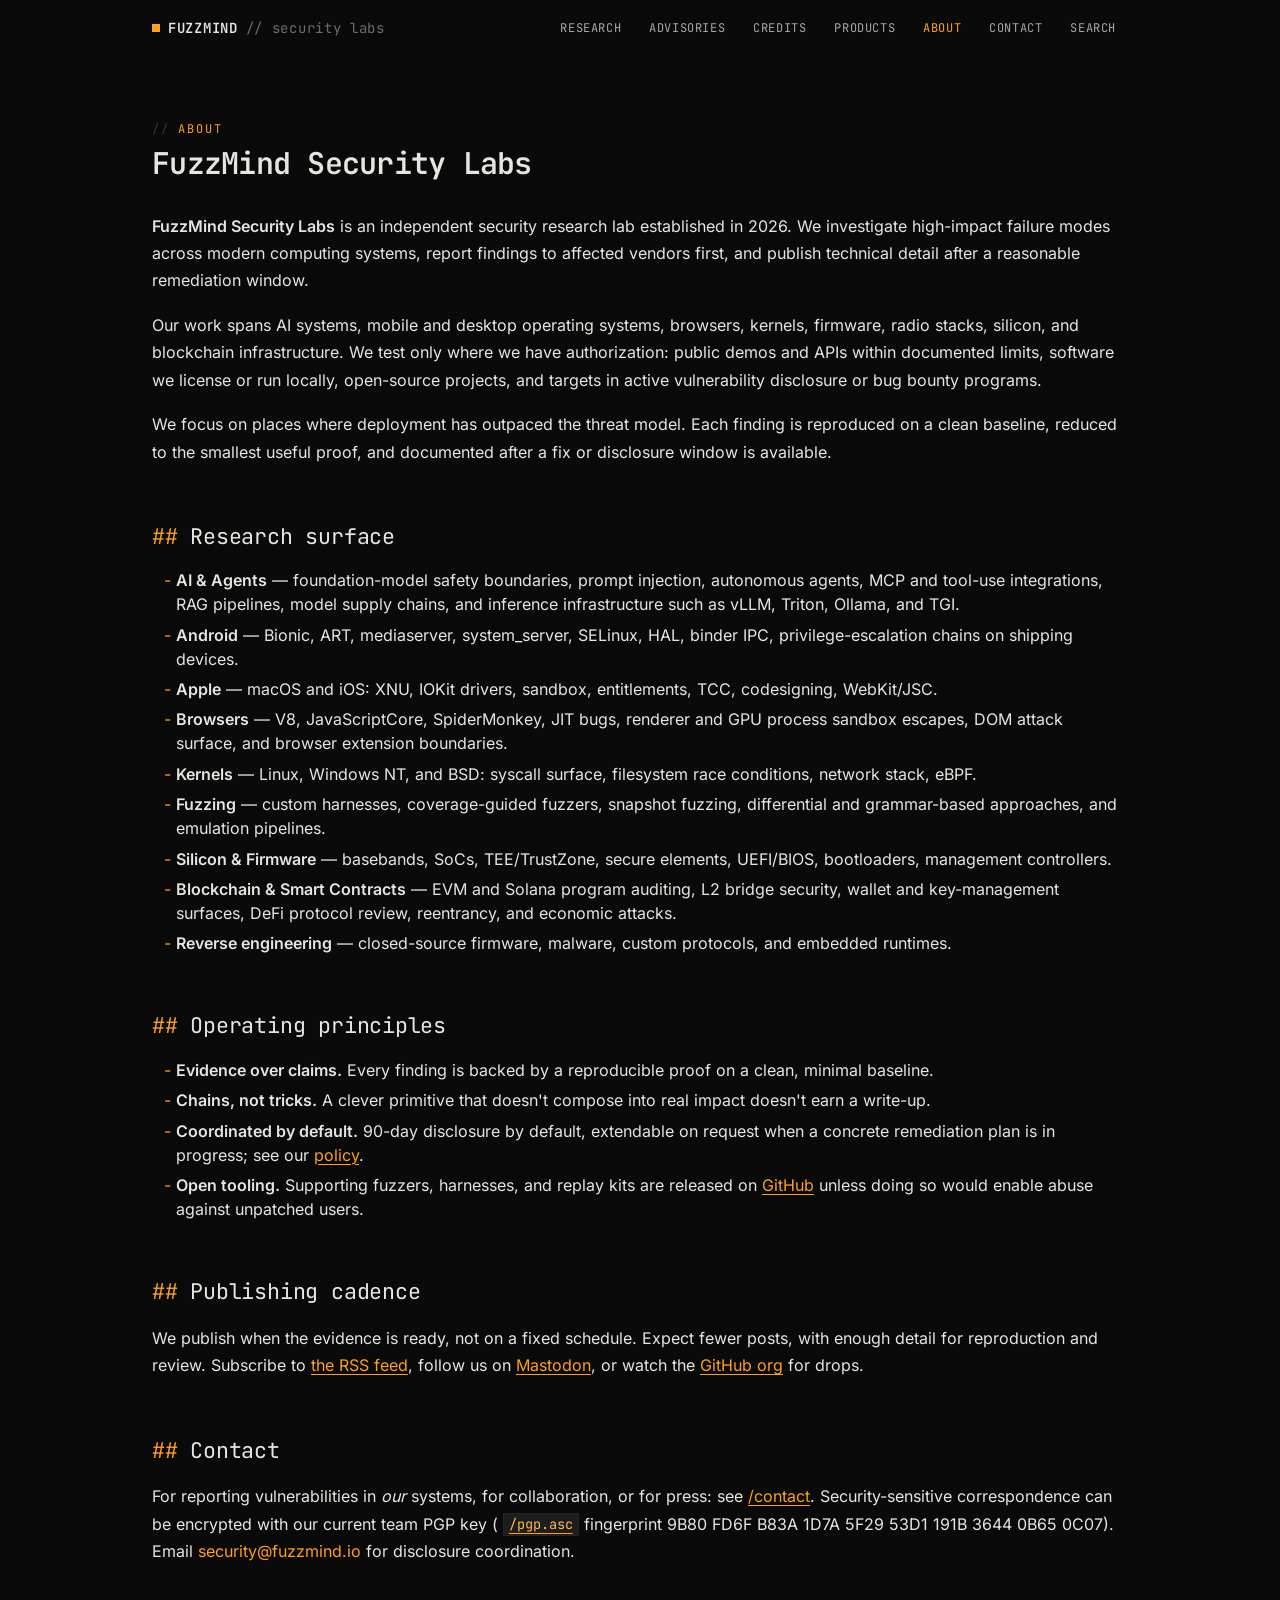
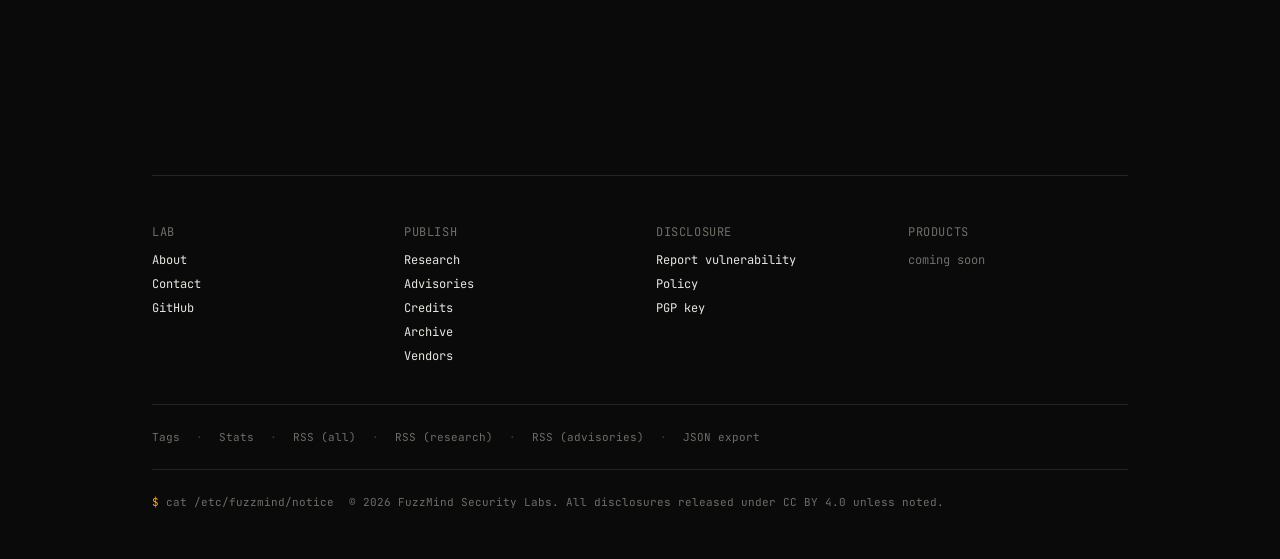
==== commit 19faa6e1: "deploy: update site (source commit 16862a9)" ====
--- a/about/index.html
+++ b/about/index.html
@@ -1 +1 @@
-<!DOCTYPE html><html lang="en"> <head><meta charset="utf-8"><meta name="viewport" content="width=device-width, initial-scale=1"><meta name="generator" content="Astro v6.3.1"><title>About // FuzzMind</title><meta name="description" content="About FuzzMind Security Labs, an independent security research lab operating under coordinated disclosure."><link rel="canonical" href="https://fuzzmind.io/about"><meta name="darkreader-lock"><link rel="icon" href="/favicon.svg?v=20260505" type="image/svg+xml"><link rel="icon" href="/favicon.ico?v=20260505" sizes="32x32"><link rel="apple-touch-icon" href="/apple-touch-icon.png?v=20260505" sizes="180x180"><link rel="alternate" type="application/rss+xml" title="FuzzMind Feed" href="/rss.xml"><link rel="sitemap" href="/sitemap-index.xml"><meta property="og:site_name" content="FuzzMind Security Labs"><meta property="og:type" content="website"><meta property="og:url" content="https://fuzzmind.io/about"><meta property="og:title" content="About // FuzzMind"><meta property="og:description" content="About FuzzMind Security Labs, an independent security research lab operating under coordinated disclosure."><meta property="og:image" content="https://fuzzmind.io/og/default.png"><meta property="og:image:width" content="1200"><meta property="og:image:height" content="630"><meta name="twitter:card" content="summary_large_image"><meta name="twitter:title" content="About // FuzzMind"><meta name="twitter:description" content="About FuzzMind Security Labs, an independent security research lab operating under coordinated disclosure."><meta name="twitter:image" content="https://fuzzmind.io/og/default.png"><script type="application/ld+json">[{"@context":"https://schema.org","@type":"Organization","name":"FuzzMind Security Labs","url":"https://fuzzmind.io","logo":"https://fuzzmind.io/favicon.svg","sameAs":["https://github.com/fuzzmind","https://twitter.com/fuzzmindlabs","https://infosec.exchange/@fuzzmind"]}]</script><meta name="theme-color" content="#0a0a0a"><meta name="astro-view-transitions-enabled" content="true"><meta name="astro-view-transitions-fallback" content="animate"><script type="module" src="/_astro/ClientRouter.astro_astro_type_script_index_0_lang.BXlx6Qaq.js"></script><link rel="stylesheet" href="/_astro/Base.C2GXAT0G.css"><script type="module" src="/_astro/page.DZYIYqmg.js"></script></head> <body class="bg-ink text-bone"> <a href="#main" class="sr-only focus:not-sr-only fixed top-2 left-2 z-50 bg-amber text-ink px-3 py-1 mono text-xs"> skip to content </a> <div id="read-progress"></div> <header id="site-header" class="border-b border-ink-300 bg-ink/90 backdrop-blur sticky top-0 z-50 transition-all duration-300 ease-in-out data-[scrolled=false]:bg-transparent data-[scrolled=false]:border-transparent data-[scrolled=false]:backdrop-blur-none"> <div class="mx-auto max-w-5xl px-4 sm:px-6 h-14 flex items-center justify-between gap-2"> <a href="/" data-astro-reload class="group flex items-center gap-2 mono text-sm tracking-wider shrink-0" aria-label="FuzzMind home"> <span class="inline-block size-2 bg-amber group-hover:bg-amber-bright transition-colors group-hover:animate-pulse"></span> <span class="font-semibold group-hover:text-amber transition-colors group-hover:animate-glitch">FUZZMIND</span> <span class="text-bone-muted hidden md:inline group-hover:text-bone-dim transition-colors">// security labs</span> </a>  <nav class="hidden sm:flex items-center gap-0 sm:gap-1"> <a href="/research" data-astro-reload class="mono text-[11px] sm:text-xs uppercase tracking-wider px-2 sm:px-3 py-1.5 hover:text-amber transition-colors text-bone-dim"> Research </a><a href="/advisories" data-astro-reload class="mono text-[11px] sm:text-xs uppercase tracking-wider px-2 sm:px-3 py-1.5 hover:text-amber transition-colors text-bone-dim"> Advisories </a><a href="/credits" data-astro-reload class="mono text-[11px] sm:text-xs uppercase tracking-wider px-2 sm:px-3 py-1.5 hover:text-amber transition-colors text-bone-dim"> Credits </a><a href="/products" data-astro-reload class="mono text-[11px] sm:text-xs uppercase tracking-wider px-2 sm:px-3 py-1.5 hover:text-amber transition-colors text-bone-dim"> Products </a><a href="/about" data-astro-reload class="mono text-[11px] sm:text-xs uppercase tracking-wider px-2 sm:px-3 py-1.5 hover:text-amber transition-colors text-amber" aria-current="page"> About </a><a href="/contact" data-astro-reload class="mono text-[11px] sm:text-xs uppercase tracking-wider px-2 sm:px-3 py-1.5 hover:text-amber transition-colors text-bone-dim"> Contact </a> <a href="/search" data-astro-reload class="mono text-[11px] sm:text-xs uppercase tracking-wider px-2 sm:px-3 py-1.5 hover:text-amber transition-colors text-bone-dim"> Search </a> </nav>  <button id="mobile-menu-toggle" type="button" class="sm:hidden flex items-center justify-center size-9 -mr-1 text-bone-dim hover:text-amber" aria-label="Open menu" aria-expanded="false" aria-controls="mobile-menu" data-menu-open-label="Open menu" data-menu-close-label="Close menu"> <svg class="size-6" viewBox="0 0 24 24" fill="none" stroke="currentColor" stroke-width="1.75" stroke-linecap="square" aria-hidden="true"> <line data-hb="1" x1="4" y1="7" x2="20" y2="7"></line> <line data-hb="2" x1="4" y1="12" x2="20" y2="12"></line> <line data-hb="3" x1="4" y1="17" x2="20" y2="17"></line> </svg> </button> </div>  <div id="mobile-menu" class="sm:hidden absolute w-full left-0 border-t border-ink-300 bg-ink/95 backdrop-blur transition-all duration-300 ease-[cubic-bezier(0.16,1,0.3,1)] opacity-0 -translate-y-2 pointer-events-none shadow-2xl" aria-hidden="true"> <nav class="mx-auto max-w-5xl px-4 py-2 flex flex-col mono text-sm"> <a href="/research" data-astro-reload class="px-2 py-3 uppercase tracking-wider border-b border-ink-300/50 last:border-b-0 hover:text-amber transition-colors text-bone-dim" tabindex="-1"> Research </a><a href="/advisories" data-astro-reload class="px-2 py-3 uppercase tracking-wider border-b border-ink-300/50 last:border-b-0 hover:text-amber transition-colors text-bone-dim" tabindex="-1"> Advisories </a><a href="/credits" data-astro-reload class="px-2 py-3 uppercase tracking-wider border-b border-ink-300/50 last:border-b-0 hover:text-amber transition-colors text-bone-dim" tabindex="-1"> Credits </a><a href="/products" data-astro-reload class="px-2 py-3 uppercase tracking-wider border-b border-ink-300/50 last:border-b-0 hover:text-amber transition-colors text-bone-dim" tabindex="-1"> Products </a><a href="/about" data-astro-reload class="px-2 py-3 uppercase tracking-wider border-b border-ink-300/50 last:border-b-0 hover:text-amber transition-colors text-amber" aria-current="page" tabindex="-1"> About </a><a href="/contact" data-astro-reload class="px-2 py-3 uppercase tracking-wider border-b border-ink-300/50 last:border-b-0 hover:text-amber transition-colors text-bone-dim" tabindex="-1"> Contact </a> <a href="/search" data-astro-reload class="px-2 py-3 uppercase tracking-wider hover:text-amber transition-colors text-bone-dim" tabindex="-1"> Search </a> </nav> </div> </header> <script type="module">function u(){const t=document.getElementById("mobile-menu-toggle"),n=document.getElementById("mobile-menu");if(!t||!n||t.dataset.bound)return;t.dataset.bound="1";const l=Array.from(n.querySelectorAll("a")),i=e=>{n.setAttribute("aria-hidden",String(!e)),l.forEach(a=>{e?a.removeAttribute("tabindex"):a.setAttribute("tabindex","-1")})},c=()=>{n.classList.remove("opacity-0","-translate-y-2","pointer-events-none"),n.classList.add("opacity-100","translate-y-0","pointer-events-auto"),i(!0),t.setAttribute("aria-expanded","true"),t.setAttribute("aria-label",t.dataset.menuCloseLabel||"Close menu");const[e,a,s]=t.querySelectorAll("line");e&&a&&s&&(e.setAttribute("transform","rotate(45 12 12) translate(0 5)"),a.setAttribute("opacity","0"),s.setAttribute("transform","rotate(-45 12 12) translate(0 -5)"))},r=()=>{const e=document.activeElement;e&&n.contains(e)&&t.focus(),n.classList.add("opacity-0","-translate-y-2","pointer-events-none"),n.classList.remove("opacity-100","translate-y-0","pointer-events-auto"),i(!1),t.setAttribute("aria-expanded","false"),t.setAttribute("aria-label",t.dataset.menuOpenLabel||"Open menu");const[a,s,d]=t.querySelectorAll("line");a&&s&&d&&(a.removeAttribute("transform"),s.removeAttribute("opacity"),d.removeAttribute("transform"))};i(!1),t.addEventListener("click",()=>{t.getAttribute("aria-expanded")==="true"?r():c()}),l.forEach(e=>e.addEventListener("click",r)),document.addEventListener("keydown",e=>{e.key==="Escape"&&t.getAttribute("aria-expanded")==="true"&&r()}),document.addEventListener("click",e=>{if(t.getAttribute("aria-expanded")!=="true")return;const a=e.target;a&&(t.contains(a)||n.contains(a)||r())}),window.matchMedia("(min-width: 640px)").addEventListener("change",e=>{e.matches&&r()});const o=document.getElementById("site-header");if(o){const e=()=>{window.scrollY>20?o.dataset.scrolled="true":o.dataset.scrolled="false"};e(),window.addEventListener("scroll",e,{passive:!0})}}document.addEventListener("astro:page-load",u);</script> <main id="main" tabindex="-1">  <section class="mx-auto max-w-5xl px-4 sm:px-6 py-12 sm:py-16"> <div class="flex flex-wrap items-end justify-between gap-x-4 gap-y-2 mb-6 sm:mb-8"> <div> <div class="mono text-xs text-amber uppercase tracking-[0.15em] mb-2"> <span class="text-ink-500">//</span> about </div> <h2 class="mono text-xl sm:text-2xl md:text-3xl font-semibold tracking-tight">FuzzMind Security Labs</h2> </div>  </div> <div class="prose-research"> <p> <strong>FuzzMind Security Labs</strong> is an independent security research lab established in 2026. We investigate high-impact failure modes across modern computing systems, report findings to affected vendors first, and publish technical detail after a reasonable remediation window. </p> <p>Our work spans AI systems, mobile and desktop operating systems, browsers, kernels, firmware, radio stacks, silicon, and blockchain infrastructure. We test only where we have authorization: public demos and APIs within documented limits, software we license or run locally, open-source projects, and targets in active vulnerability disclosure or bug bounty programs.</p> <p>We focus on places where deployment has outpaced the threat model. Each finding is reproduced on a clean baseline, reduced to the smallest useful proof, and documented after a fix or disclosure window is available.</p> <h2>Research surface</h2> <ul> <li> <strong>AI &amp; Agents</strong> — foundation-model safety boundaries, prompt injection, autonomous agents, MCP and tool-use integrations, RAG pipelines, model supply chains, and inference infrastructure such as vLLM, Triton, Ollama, and TGI. </li><li> <strong>Android</strong> — Bionic, ART, mediaserver, system_server, SELinux, HAL, binder IPC, privilege-escalation chains on shipping devices. </li><li> <strong>Apple</strong> — macOS and iOS: XNU, IOKit drivers, sandbox, entitlements, TCC, codesigning, WebKit/JSC. </li><li> <strong>Browsers</strong> — V8, JavaScriptCore, SpiderMonkey, JIT bugs, renderer and GPU process sandbox escapes, DOM attack surface, and browser extension boundaries. </li><li> <strong>Kernels</strong> — Linux, Windows NT, and BSD: syscall surface, filesystem race conditions, network stack, eBPF. </li><li> <strong>Fuzzing</strong> — custom harnesses, coverage-guided fuzzers, snapshot fuzzing, differential and grammar-based approaches, and emulation pipelines. </li><li> <strong>Silicon &amp; Firmware</strong> — basebands, SoCs, TEE/TrustZone, secure elements, UEFI/BIOS, bootloaders, management controllers. </li><li> <strong>Blockchain &amp; Smart Contracts</strong> — EVM and Solana program auditing, L2 bridge security, wallet and key-management surfaces, DeFi protocol review, reentrancy, and economic attacks. </li><li> <strong>Reverse engineering</strong> — closed-source firmware, malware, custom protocols, and embedded runtimes. </li> </ul> <h2>Operating principles</h2> <ul> <li> <strong>Evidence over claims.</strong> Every finding is backed by a reproducible proof on a clean, minimal baseline.   </li><li> <strong>Chains, not tricks.</strong> A clever primitive that doesn&#39;t compose into real impact doesn&#39;t earn a write-up.   </li><li> <strong>Coordinated by default.</strong> 90-day disclosure by default, extendable on request when a concrete remediation plan is in progress; see our  <a href="/contact#policy">policy</a>.  </li><li> <strong>Open tooling.</strong> Supporting fuzzers, harnesses, and replay kits are released on   <a href="https://github.com/fuzzmind" target="_blank" rel="noopener">GitHub</a> unless doing so would enable abuse against unpatched users. </li> </ul> <h2>Publishing cadence</h2> <p> We publish when the evidence is ready, not on a fixed schedule. Expect fewer posts, with enough detail for reproduction and review. Subscribe to  <a href="/rss.xml" target="_blank" rel="noopener">the RSS feed</a>, follow us on  <a href="https://infosec.exchange/@fuzzmind" target="_blank" rel="noopener">Mastodon</a>, or watch the  <a href="https://github.com/fuzzmind" target="_blank" rel="noopener">GitHub org</a> for drops. </p> <h2>Contact</h2> <p> For reporting vulnerabilities in <em>our</em> systems, for collaboration, or for press: see  <a href="/contact">/contact</a>. Our long-term PGP key is still being published; until then, email <a href="/pgp.asc" download="fuzzmind-pgp.asc"><code>/pgp.asc</code></a>  to arrange a secure channel before sending exploit detail. Email <button type="button" class="inline border-0 bg-transparent p-0 font-inherit cursor-pointer text-amber hover:text-amber-bright hover:underline" data-email-link data-email="security@fuzzmind.io" data-default-label="security@fuzzmind.io" data-copied-label="copied" data-copy-failed-label="copy unavailable" aria-label="Copy security@fuzzmind.io" aria-live="polite"> security@fuzzmind.io </button> <script type="module">async function s(t){if(!navigator.clipboard?.writeText)return!1;try{return await navigator.clipboard.writeText(t),!0}catch{return!1}}function l(){document.querySelectorAll("[data-email-link]").forEach(t=>{if(!(t instanceof HTMLButtonElement)||t.dataset.emailBound==="true")return;t.dataset.emailBound="true";let e;const a=t.dataset.defaultLabel||t.textContent?.trim()||"",i=()=>{e!==void 0&&(window.clearTimeout(e),e=void 0)},r=()=>{i(),t.textContent=a,delete t.dataset.copyState};t.addEventListener("click",async n=>{n.preventDefault();const o=t.dataset.email||a,c=await s(o);t.dataset.copyState=c?"copied":"failed",t.textContent=c?t.dataset.copiedLabel||a:t.dataset.copyFailedLabel||a,i(),e=window.setTimeout(r,500)})})}l();document.addEventListener("astro:page-load",l);</script>  for disclosure coordination. </p> </div> </section>  </main> <footer id="site-footer" class="mt-24 sm:mt-32"> <div class="mx-auto max-w-5xl px-4 sm:px-6"> <div class="py-10 sm:py-12 border-t border-ink-300"> <div class="grid grid-cols-2 md:grid-cols-4 gap-8 mono text-xs"> <div> <div class="text-bone-muted uppercase tracking-wider mb-3">Lab</div> <ul class="space-y-2"> <li><a href="/about" class="inline-block hover:text-amber hover:translate-x-1 transition-all">About</a></li> <li><a href="/contact" class="inline-block hover:text-amber hover:translate-x-1 transition-all">Contact</a></li> <li><a href="https://github.com/fuzzmind" target="_blank" rel="noopener" class="inline-block hover:text-amber hover:translate-x-1 transition-all">GitHub</a></li> </ul> </div> <div> <div class="text-bone-muted uppercase tracking-wider mb-3">Publish</div> <ul class="space-y-2"> <li><a href="/research" class="inline-block hover:text-amber hover:translate-x-1 transition-all">Research</a></li> <li><a href="/advisories" class="inline-block hover:text-amber hover:translate-x-1 transition-all">Advisories</a></li> <li><a href="/credits" class="inline-block hover:text-amber hover:translate-x-1 transition-all">Credits</a></li> <li><a href="/archive" class="inline-block hover:text-amber hover:translate-x-1 transition-all">Archive</a></li> <li><a href="/vendors" class="inline-block hover:text-amber hover:translate-x-1 transition-all">Vendors</a></li> </ul> </div> <div> <div class="text-bone-muted uppercase tracking-wider mb-3">Disclosure</div> <ul class="space-y-2"> <li><a href="/security" class="inline-block hover:text-amber hover:translate-x-1 transition-all">Report vulnerability</a></li> <li><a href="/contact#policy" class="inline-block hover:text-amber hover:translate-x-1 transition-all">Policy</a></li> <li><a href="/pgp.asc" download="fuzzmind-pgp.asc" class="inline-block hover:text-amber hover:translate-x-1 transition-all">PGP key</a></li> </ul> </div> <div> <div class="text-bone-muted uppercase tracking-wider mb-3"> <a href="/products" class="inline-block hover:text-amber transition-colors">Products</a> </div> <div class="text-bone-muted">coming soon</div> </div> </div>  <div class="mt-10 pt-6 border-t border-ink-300 mono text-[11px] text-bone-muted flex flex-wrap items-center gap-x-4 gap-y-2"> <a href="/tags" class="hover:text-amber transition-colors">Tags</a> <span class="text-ink-500">·</span> <a href="/stats" class="hover:text-amber transition-colors">Stats</a> <span class="text-ink-500">·</span> <a href="/rss.xml" target="_blank" rel="noopener" class="hover:text-amber transition-colors">RSS (all)</a> <span class="text-ink-500">·</span> <a href="/research.rss.xml" target="_blank" rel="noopener" class="hover:text-amber transition-colors">RSS (research)</a> <span class="text-ink-500">·</span> <a href="/advisories.rss.xml" target="_blank" rel="noopener" class="hover:text-amber transition-colors">RSS (advisories)</a> <span class="text-ink-500">·</span> <a href="/advisories.json" target="_blank" rel="noopener" class="hover:text-amber transition-colors">JSON export</a> </div> <div class="mt-6 pt-6 border-t border-ink-300 mono text-[11px] text-bone-muted"> <span class="text-amber">$</span> cat /etc/fuzzmind/notice <span class="ml-2">© 2026 FuzzMind Security Labs. All disclosures released under CC BY 4.0 unless noted.</span> </div> </div> </div> </footer> <script type="module">function o(){const e=document.getElementById("read-progress");if(!e||e.dataset.bound)return;e.dataset.bound="1";const t=()=>{const n=document.documentElement.scrollHeight-window.innerHeight;if(n<=0){e.style.width="0%";return}const d=Math.min(100,window.scrollY/n*100);e.style.width=d+"%"};t(),window.addEventListener("scroll",t,{passive:!0}),window.addEventListener("resize",t)}document.addEventListener("astro:page-load",o);</script> <script type="module" src="/_astro/Base.astro_astro_type_script_index_1_lang.JzigmqdE.js"></script> <script type="module" src="/_astro/Base.astro_astro_type_script_index_2_lang.CDTCWgGa.js"></script> <script type="module">const o=window;o.__fuzzmindSearchShortcutBound||(o.__fuzzmindSearchShortcutBound=!0,document.addEventListener("keydown",t=>{if(t.key==="/"&&!t.ctrlKey&&!t.metaKey){const e=t.target,n=e.tagName.toLowerCase();if(n==="input"||n==="textarea"||e.isContentEditable)return;t.preventDefault(),window.location.href="/search"}}));</script> <script type="module" src="/_astro/Base.astro_astro_type_script_index_4_lang.CGzw0GMP.js"></script> </body> </html>+<!DOCTYPE html><html lang="en"> <head><meta charset="utf-8"><meta name="viewport" content="width=device-width, initial-scale=1"><meta name="generator" content="Astro v6.3.1"><title>About // FuzzMind</title><meta name="description" content="About FuzzMind Security Labs, an independent security research lab operating under coordinated disclosure."><link rel="canonical" href="https://fuzzmind.io/about"><meta name="darkreader-lock"><link rel="icon" href="/favicon.svg?v=20260505" type="image/svg+xml"><link rel="icon" href="/favicon.ico?v=20260505" sizes="32x32"><link rel="apple-touch-icon" href="/apple-touch-icon.png?v=20260505" sizes="180x180"><link rel="alternate" type="application/rss+xml" title="FuzzMind Feed" href="/rss.xml"><link rel="sitemap" href="/sitemap-index.xml"><meta property="og:site_name" content="FuzzMind Security Labs"><meta property="og:type" content="website"><meta property="og:url" content="https://fuzzmind.io/about"><meta property="og:title" content="About // FuzzMind"><meta property="og:description" content="About FuzzMind Security Labs, an independent security research lab operating under coordinated disclosure."><meta property="og:image" content="https://fuzzmind.io/og/default.png"><meta property="og:image:width" content="1200"><meta property="og:image:height" content="630"><meta name="twitter:card" content="summary_large_image"><meta name="twitter:title" content="About // FuzzMind"><meta name="twitter:description" content="About FuzzMind Security Labs, an independent security research lab operating under coordinated disclosure."><meta name="twitter:image" content="https://fuzzmind.io/og/default.png"><script type="application/ld+json">[{"@context":"https://schema.org","@type":"Organization","name":"FuzzMind Security Labs","url":"https://fuzzmind.io","logo":"https://fuzzmind.io/favicon.svg","sameAs":["https://github.com/fuzzmind","https://twitter.com/fuzzmindlabs","https://infosec.exchange/@fuzzmind"]}]</script><meta name="theme-color" content="#0a0a0a"><meta name="astro-view-transitions-enabled" content="true"><meta name="astro-view-transitions-fallback" content="animate"><script type="module" src="/_astro/ClientRouter.astro_astro_type_script_index_0_lang.BXlx6Qaq.js"></script><link rel="stylesheet" href="/_astro/Base.C2GXAT0G.css"><script type="module" src="/_astro/page.DZYIYqmg.js"></script></head> <body class="bg-ink text-bone"> <a href="#main" class="sr-only focus:not-sr-only fixed top-2 left-2 z-50 bg-amber text-ink px-3 py-1 mono text-xs"> skip to content </a> <div id="read-progress"></div> <header id="site-header" class="border-b border-ink-300 bg-ink/90 backdrop-blur sticky top-0 z-50 transition-all duration-300 ease-in-out data-[scrolled=false]:bg-transparent data-[scrolled=false]:border-transparent data-[scrolled=false]:backdrop-blur-none"> <div class="mx-auto max-w-5xl px-4 sm:px-6 h-14 flex items-center justify-between gap-2"> <a href="/" data-astro-reload class="group flex items-center gap-2 mono text-sm tracking-wider shrink-0" aria-label="FuzzMind home"> <span class="inline-block size-2 bg-amber group-hover:bg-amber-bright transition-colors group-hover:animate-pulse"></span> <span class="font-semibold group-hover:text-amber transition-colors group-hover:animate-glitch">FUZZMIND</span> <span class="text-bone-muted hidden md:inline group-hover:text-bone-dim transition-colors">// security labs</span> </a>  <nav class="hidden sm:flex items-center gap-0 sm:gap-1"> <a href="/research" data-astro-reload class="mono text-[11px] sm:text-xs uppercase tracking-wider px-2 sm:px-3 py-1.5 hover:text-amber transition-colors text-bone-dim"> Research </a><a href="/advisories" data-astro-reload class="mono text-[11px] sm:text-xs uppercase tracking-wider px-2 sm:px-3 py-1.5 hover:text-amber transition-colors text-bone-dim"> Advisories </a><a href="/credits" data-astro-reload class="mono text-[11px] sm:text-xs uppercase tracking-wider px-2 sm:px-3 py-1.5 hover:text-amber transition-colors text-bone-dim"> Credits </a><a href="/products" data-astro-reload class="mono text-[11px] sm:text-xs uppercase tracking-wider px-2 sm:px-3 py-1.5 hover:text-amber transition-colors text-bone-dim"> Products </a><a href="/about" data-astro-reload class="mono text-[11px] sm:text-xs uppercase tracking-wider px-2 sm:px-3 py-1.5 hover:text-amber transition-colors text-amber" aria-current="page"> About </a><a href="/contact" data-astro-reload class="mono text-[11px] sm:text-xs uppercase tracking-wider px-2 sm:px-3 py-1.5 hover:text-amber transition-colors text-bone-dim"> Contact </a> <a href="/search" data-astro-reload class="mono text-[11px] sm:text-xs uppercase tracking-wider px-2 sm:px-3 py-1.5 hover:text-amber transition-colors text-bone-dim"> Search </a> </nav>  <button id="mobile-menu-toggle" type="button" class="sm:hidden flex items-center justify-center size-9 -mr-1 text-bone-dim hover:text-amber" aria-label="Open menu" aria-expanded="false" aria-controls="mobile-menu" data-menu-open-label="Open menu" data-menu-close-label="Close menu"> <svg class="size-6" viewBox="0 0 24 24" fill="none" stroke="currentColor" stroke-width="1.75" stroke-linecap="square" aria-hidden="true"> <line data-hb="1" x1="4" y1="7" x2="20" y2="7"></line> <line data-hb="2" x1="4" y1="12" x2="20" y2="12"></line> <line data-hb="3" x1="4" y1="17" x2="20" y2="17"></line> </svg> </button> </div>  <div id="mobile-menu" class="sm:hidden absolute w-full left-0 border-t border-ink-300 bg-ink/95 backdrop-blur transition-all duration-300 ease-[cubic-bezier(0.16,1,0.3,1)] opacity-0 -translate-y-2 pointer-events-none shadow-2xl" aria-hidden="true"> <nav class="mx-auto max-w-5xl px-4 py-2 flex flex-col mono text-sm"> <a href="/research" data-astro-reload class="px-2 py-3 uppercase tracking-wider border-b border-ink-300/50 last:border-b-0 hover:text-amber transition-colors text-bone-dim" tabindex="-1"> Research </a><a href="/advisories" data-astro-reload class="px-2 py-3 uppercase tracking-wider border-b border-ink-300/50 last:border-b-0 hover:text-amber transition-colors text-bone-dim" tabindex="-1"> Advisories </a><a href="/credits" data-astro-reload class="px-2 py-3 uppercase tracking-wider border-b border-ink-300/50 last:border-b-0 hover:text-amber transition-colors text-bone-dim" tabindex="-1"> Credits </a><a href="/products" data-astro-reload class="px-2 py-3 uppercase tracking-wider border-b border-ink-300/50 last:border-b-0 hover:text-amber transition-colors text-bone-dim" tabindex="-1"> Products </a><a href="/about" data-astro-reload class="px-2 py-3 uppercase tracking-wider border-b border-ink-300/50 last:border-b-0 hover:text-amber transition-colors text-amber" aria-current="page" tabindex="-1"> About </a><a href="/contact" data-astro-reload class="px-2 py-3 uppercase tracking-wider border-b border-ink-300/50 last:border-b-0 hover:text-amber transition-colors text-bone-dim" tabindex="-1"> Contact </a> <a href="/search" data-astro-reload class="px-2 py-3 uppercase tracking-wider hover:text-amber transition-colors text-bone-dim" tabindex="-1"> Search </a> </nav> </div> </header> <script type="module">function u(){const t=document.getElementById("mobile-menu-toggle"),n=document.getElementById("mobile-menu");if(!t||!n||t.dataset.bound)return;t.dataset.bound="1";const l=Array.from(n.querySelectorAll("a")),i=e=>{n.setAttribute("aria-hidden",String(!e)),l.forEach(a=>{e?a.removeAttribute("tabindex"):a.setAttribute("tabindex","-1")})},c=()=>{n.classList.remove("opacity-0","-translate-y-2","pointer-events-none"),n.classList.add("opacity-100","translate-y-0","pointer-events-auto"),i(!0),t.setAttribute("aria-expanded","true"),t.setAttribute("aria-label",t.dataset.menuCloseLabel||"Close menu");const[e,a,s]=t.querySelectorAll("line");e&&a&&s&&(e.setAttribute("transform","rotate(45 12 12) translate(0 5)"),a.setAttribute("opacity","0"),s.setAttribute("transform","rotate(-45 12 12) translate(0 -5)"))},r=()=>{const e=document.activeElement;e&&n.contains(e)&&t.focus(),n.classList.add("opacity-0","-translate-y-2","pointer-events-none"),n.classList.remove("opacity-100","translate-y-0","pointer-events-auto"),i(!1),t.setAttribute("aria-expanded","false"),t.setAttribute("aria-label",t.dataset.menuOpenLabel||"Open menu");const[a,s,d]=t.querySelectorAll("line");a&&s&&d&&(a.removeAttribute("transform"),s.removeAttribute("opacity"),d.removeAttribute("transform"))};i(!1),t.addEventListener("click",()=>{t.getAttribute("aria-expanded")==="true"?r():c()}),l.forEach(e=>e.addEventListener("click",r)),document.addEventListener("keydown",e=>{e.key==="Escape"&&t.getAttribute("aria-expanded")==="true"&&r()}),document.addEventListener("click",e=>{if(t.getAttribute("aria-expanded")!=="true")return;const a=e.target;a&&(t.contains(a)||n.contains(a)||r())}),window.matchMedia("(min-width: 640px)").addEventListener("change",e=>{e.matches&&r()});const o=document.getElementById("site-header");if(o){const e=()=>{window.scrollY>20?o.dataset.scrolled="true":o.dataset.scrolled="false"};e(),window.addEventListener("scroll",e,{passive:!0})}}document.addEventListener("astro:page-load",u);</script> <main id="main" tabindex="-1">  <section class="mx-auto max-w-5xl px-4 sm:px-6 py-12 sm:py-16"> <div class="flex flex-wrap items-end justify-between gap-x-4 gap-y-2 mb-6 sm:mb-8"> <div> <div class="mono text-xs text-amber uppercase tracking-[0.15em] mb-2"> <span class="text-ink-500">//</span> about </div> <h2 class="mono text-xl sm:text-2xl md:text-3xl font-semibold tracking-tight">FuzzMind Security Labs</h2> </div>  </div> <div class="prose-research"> <p> <strong>FuzzMind Security Labs</strong> is an independent security research lab established in 2026. We investigate high-impact failure modes across modern computing systems, report findings to affected vendors first, and publish technical detail after a reasonable remediation window. </p> <p>Our work spans AI systems, mobile and desktop operating systems, browsers, kernels, firmware, radio stacks, silicon, and blockchain infrastructure. We test only where we have authorization: public demos and APIs within documented limits, software we license or run locally, open-source projects, and targets in active vulnerability disclosure or bug bounty programs.</p> <p>We focus on places where deployment has outpaced the threat model. Each finding is reproduced on a clean baseline, reduced to the smallest useful proof, and documented after a fix or disclosure window is available.</p> <h2>Research surface</h2> <ul> <li> <strong>AI &amp; Agents</strong> — foundation-model safety boundaries, prompt injection, autonomous agents, MCP and tool-use integrations, RAG pipelines, model supply chains, and inference infrastructure such as vLLM, Triton, Ollama, and TGI. </li><li> <strong>Android</strong> — Bionic, ART, mediaserver, system_server, SELinux, HAL, binder IPC, privilege-escalation chains on shipping devices. </li><li> <strong>Apple</strong> — macOS and iOS: XNU, IOKit drivers, sandbox, entitlements, TCC, codesigning, WebKit/JSC. </li><li> <strong>Browsers</strong> — V8, JavaScriptCore, SpiderMonkey, JIT bugs, renderer and GPU process sandbox escapes, DOM attack surface, and browser extension boundaries. </li><li> <strong>Kernels</strong> — Linux, Windows NT, and BSD: syscall surface, filesystem race conditions, network stack, eBPF. </li><li> <strong>Fuzzing</strong> — custom harnesses, coverage-guided fuzzers, snapshot fuzzing, differential and grammar-based approaches, and emulation pipelines. </li><li> <strong>Silicon &amp; Firmware</strong> — basebands, SoCs, TEE/TrustZone, secure elements, UEFI/BIOS, bootloaders, management controllers. </li><li> <strong>Blockchain &amp; Smart Contracts</strong> — EVM and Solana program auditing, L2 bridge security, wallet and key-management surfaces, DeFi protocol review, reentrancy, and economic attacks. </li><li> <strong>Reverse engineering</strong> — closed-source firmware, malware, custom protocols, and embedded runtimes. </li> </ul> <h2>Operating principles</h2> <ul> <li> <strong>Evidence over claims.</strong> Every finding is backed by a reproducible proof on a clean, minimal baseline.   </li><li> <strong>Chains, not tricks.</strong> A clever primitive that doesn&#39;t compose into real impact doesn&#39;t earn a write-up.   </li><li> <strong>Coordinated by default.</strong> 90-day disclosure by default, extendable on request when a concrete remediation plan is in progress; see our  <a href="/contact#policy">policy</a>.  </li><li> <strong>Open tooling.</strong> Supporting fuzzers, harnesses, and replay kits are released on   <a href="https://github.com/fuzzmind" target="_blank" rel="noopener">GitHub</a> unless doing so would enable abuse against unpatched users. </li> </ul> <h2>Publishing cadence</h2> <p> We publish when the evidence is ready, not on a fixed schedule. Expect fewer posts, with enough detail for reproduction and review. Subscribe to  <a href="/rss.xml" target="_blank" rel="noopener">the RSS feed</a>, follow us on  <a href="https://infosec.exchange/@fuzzmind" target="_blank" rel="noopener">Mastodon</a>, or watch the  <a href="https://github.com/fuzzmind" target="_blank" rel="noopener">GitHub org</a> for drops. </p> <h2>Contact</h2> <p> For reporting vulnerabilities in <em>our</em> systems, for collaboration, or for press: see  <a href="/contact">/contact</a>. Security-sensitive correspondence can be encrypted with our current team PGP key ( <a href="/pgp.asc" download="fuzzmind-pgp.asc"><code>/pgp.asc</code></a>  fingerprint 9B80 FD6F B83A 1D7A 5F29 53D1 191B 3644 0B65 0C07). Email <button type="button" class="inline border-0 bg-transparent p-0 font-inherit cursor-pointer text-amber hover:text-amber-bright hover:underline" data-email-link data-email="security@fuzzmind.io" data-default-label="security@fuzzmind.io" data-copied-label="copied" data-copy-failed-label="copy unavailable" aria-label="Copy security@fuzzmind.io" aria-live="polite"> security@fuzzmind.io </button> <script type="module">async function s(t){if(!navigator.clipboard?.writeText)return!1;try{return await navigator.clipboard.writeText(t),!0}catch{return!1}}function l(){document.querySelectorAll("[data-email-link]").forEach(t=>{if(!(t instanceof HTMLButtonElement)||t.dataset.emailBound==="true")return;t.dataset.emailBound="true";let e;const a=t.dataset.defaultLabel||t.textContent?.trim()||"",i=()=>{e!==void 0&&(window.clearTimeout(e),e=void 0)},r=()=>{i(),t.textContent=a,delete t.dataset.copyState};t.addEventListener("click",async n=>{n.preventDefault();const o=t.dataset.email||a,c=await s(o);t.dataset.copyState=c?"copied":"failed",t.textContent=c?t.dataset.copiedLabel||a:t.dataset.copyFailedLabel||a,i(),e=window.setTimeout(r,500)})})}l();document.addEventListener("astro:page-load",l);</script>  for disclosure coordination. </p> </div> </section>  </main> <footer id="site-footer" class="mt-24 sm:mt-32"> <div class="mx-auto max-w-5xl px-4 sm:px-6"> <div class="py-10 sm:py-12 border-t border-ink-300"> <div class="grid grid-cols-2 md:grid-cols-4 gap-8 mono text-xs"> <div> <div class="text-bone-muted uppercase tracking-wider mb-3">Lab</div> <ul class="space-y-2"> <li><a href="/about" class="inline-block hover:text-amber hover:translate-x-1 transition-all">About</a></li> <li><a href="/contact" class="inline-block hover:text-amber hover:translate-x-1 transition-all">Contact</a></li> <li><a href="https://github.com/fuzzmind" target="_blank" rel="noopener" class="inline-block hover:text-amber hover:translate-x-1 transition-all">GitHub</a></li> </ul> </div> <div> <div class="text-bone-muted uppercase tracking-wider mb-3">Publish</div> <ul class="space-y-2"> <li><a href="/research" class="inline-block hover:text-amber hover:translate-x-1 transition-all">Research</a></li> <li><a href="/advisories" class="inline-block hover:text-amber hover:translate-x-1 transition-all">Advisories</a></li> <li><a href="/credits" class="inline-block hover:text-amber hover:translate-x-1 transition-all">Credits</a></li> <li><a href="/archive" class="inline-block hover:text-amber hover:translate-x-1 transition-all">Archive</a></li> <li><a href="/vendors" class="inline-block hover:text-amber hover:translate-x-1 transition-all">Vendors</a></li> </ul> </div> <div> <div class="text-bone-muted uppercase tracking-wider mb-3">Disclosure</div> <ul class="space-y-2"> <li><a href="/security" class="inline-block hover:text-amber hover:translate-x-1 transition-all">Report vulnerability</a></li> <li><a href="/contact#policy" class="inline-block hover:text-amber hover:translate-x-1 transition-all">Policy</a></li> <li><a href="/pgp.asc" download="fuzzmind-pgp.asc" class="inline-block hover:text-amber hover:translate-x-1 transition-all">PGP key</a></li> </ul> </div> <div> <div class="text-bone-muted uppercase tracking-wider mb-3"> <a href="/products" class="inline-block hover:text-amber transition-colors">Products</a> </div> <div class="text-bone-muted">coming soon</div> </div> </div>  <div class="mt-10 pt-6 border-t border-ink-300 mono text-[11px] text-bone-muted flex flex-wrap items-center gap-x-4 gap-y-2"> <a href="/tags" class="hover:text-amber transition-colors">Tags</a> <span class="text-ink-500">·</span> <a href="/stats" class="hover:text-amber transition-colors">Stats</a> <span class="text-ink-500">·</span> <a href="/rss.xml" target="_blank" rel="noopener" class="hover:text-amber transition-colors">RSS (all)</a> <span class="text-ink-500">·</span> <a href="/research.rss.xml" target="_blank" rel="noopener" class="hover:text-amber transition-colors">RSS (research)</a> <span class="text-ink-500">·</span> <a href="/advisories.rss.xml" target="_blank" rel="noopener" class="hover:text-amber transition-colors">RSS (advisories)</a> <span class="text-ink-500">·</span> <a href="/advisories.json" target="_blank" rel="noopener" class="hover:text-amber transition-colors">JSON export</a> </div> <div class="mt-6 pt-6 border-t border-ink-300 mono text-[11px] text-bone-muted"> <span class="text-amber">$</span> cat /etc/fuzzmind/notice <span class="ml-2">© 2026 FuzzMind Security Labs. All disclosures released under CC BY 4.0 unless noted.</span> </div> </div> </div> </footer> <script type="module">function o(){const e=document.getElementById("read-progress");if(!e||e.dataset.bound)return;e.dataset.bound="1";const t=()=>{const n=document.documentElement.scrollHeight-window.innerHeight;if(n<=0){e.style.width="0%";return}const d=Math.min(100,window.scrollY/n*100);e.style.width=d+"%"};t(),window.addEventListener("scroll",t,{passive:!0}),window.addEventListener("resize",t)}document.addEventListener("astro:page-load",o);</script> <script type="module" src="/_astro/Base.astro_astro_type_script_index_1_lang.JzigmqdE.js"></script> <script type="module" src="/_astro/Base.astro_astro_type_script_index_2_lang.CDTCWgGa.js"></script> <script type="module">const o=window;o.__fuzzmindSearchShortcutBound||(o.__fuzzmindSearchShortcutBound=!0,document.addEventListener("keydown",t=>{if(t.key==="/"&&!t.ctrlKey&&!t.metaKey){const e=t.target,n=e.tagName.toLowerCase();if(n==="input"||n==="textarea"||e.isContentEditable)return;t.preventDefault(),window.location.href="/search"}}));</script> <script type="module" src="/_astro/Base.astro_astro_type_script_index_4_lang.CGzw0GMP.js"></script> </body> </html>
